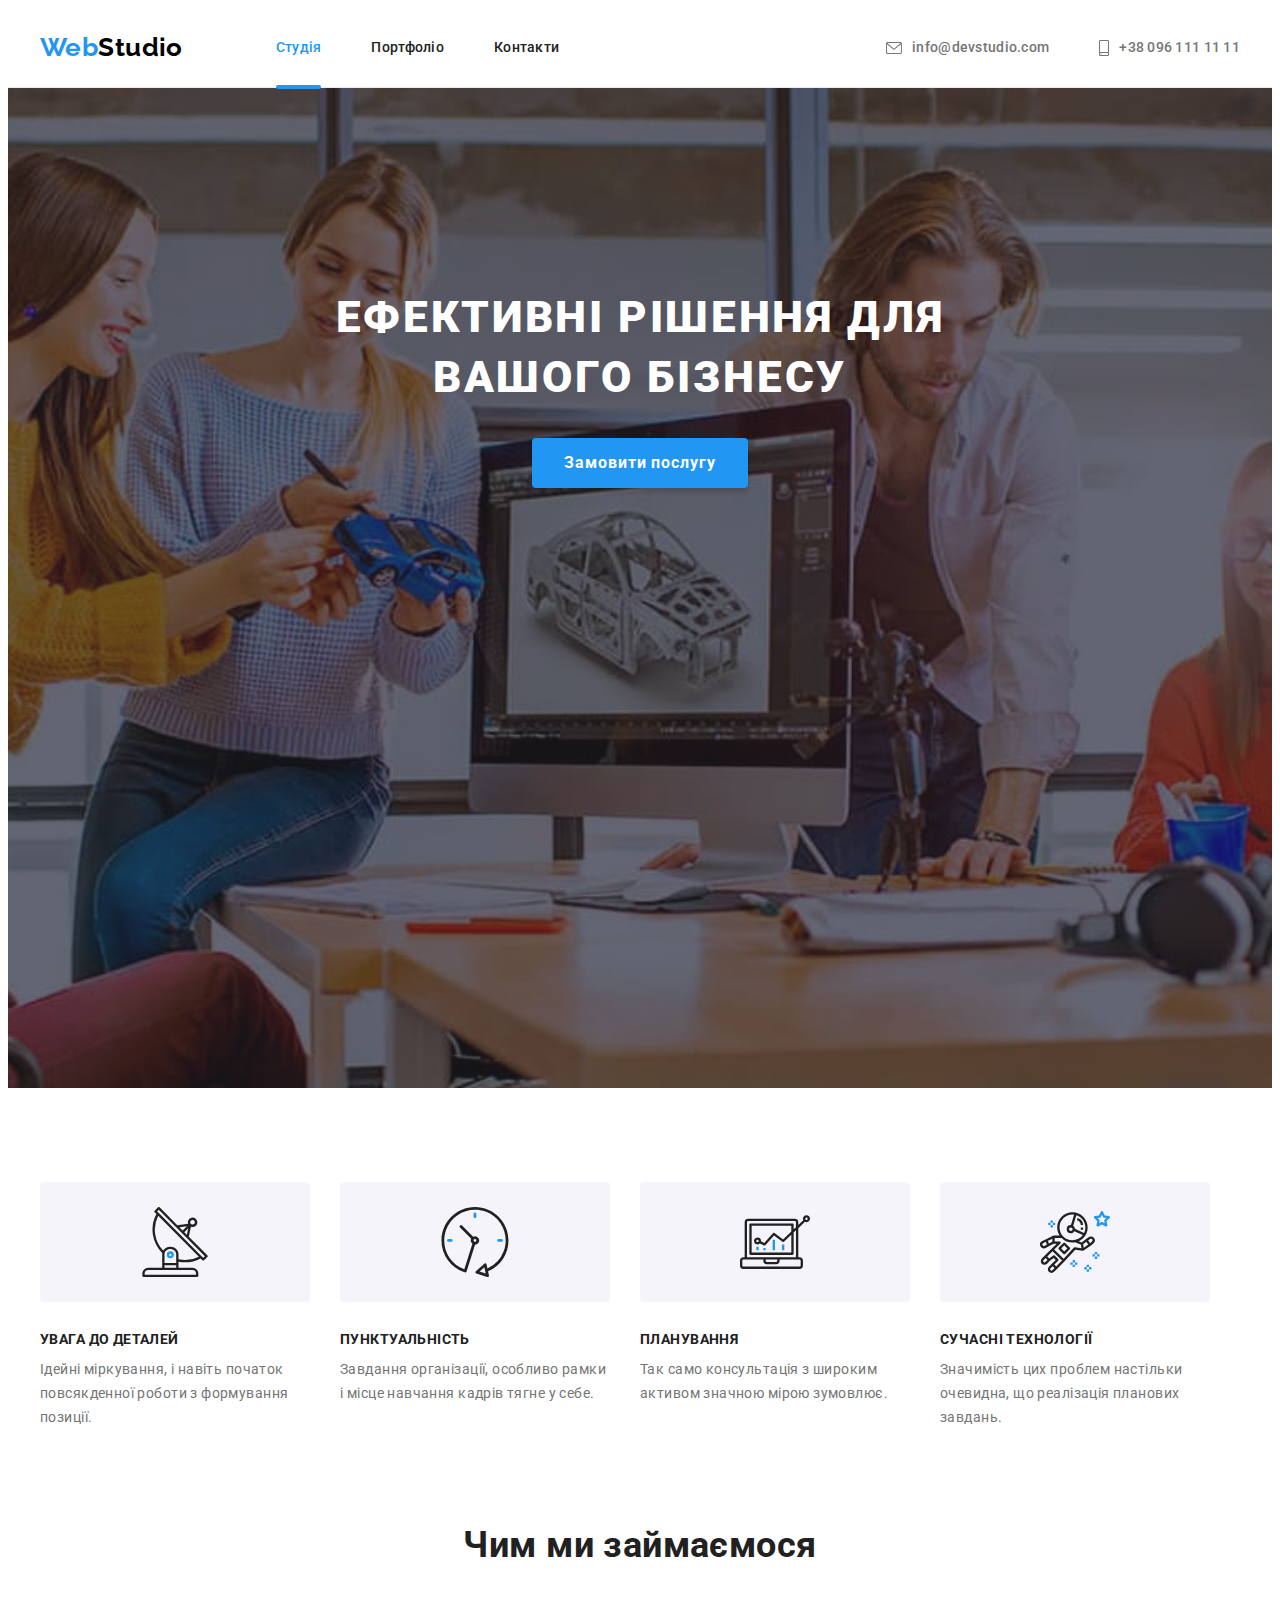
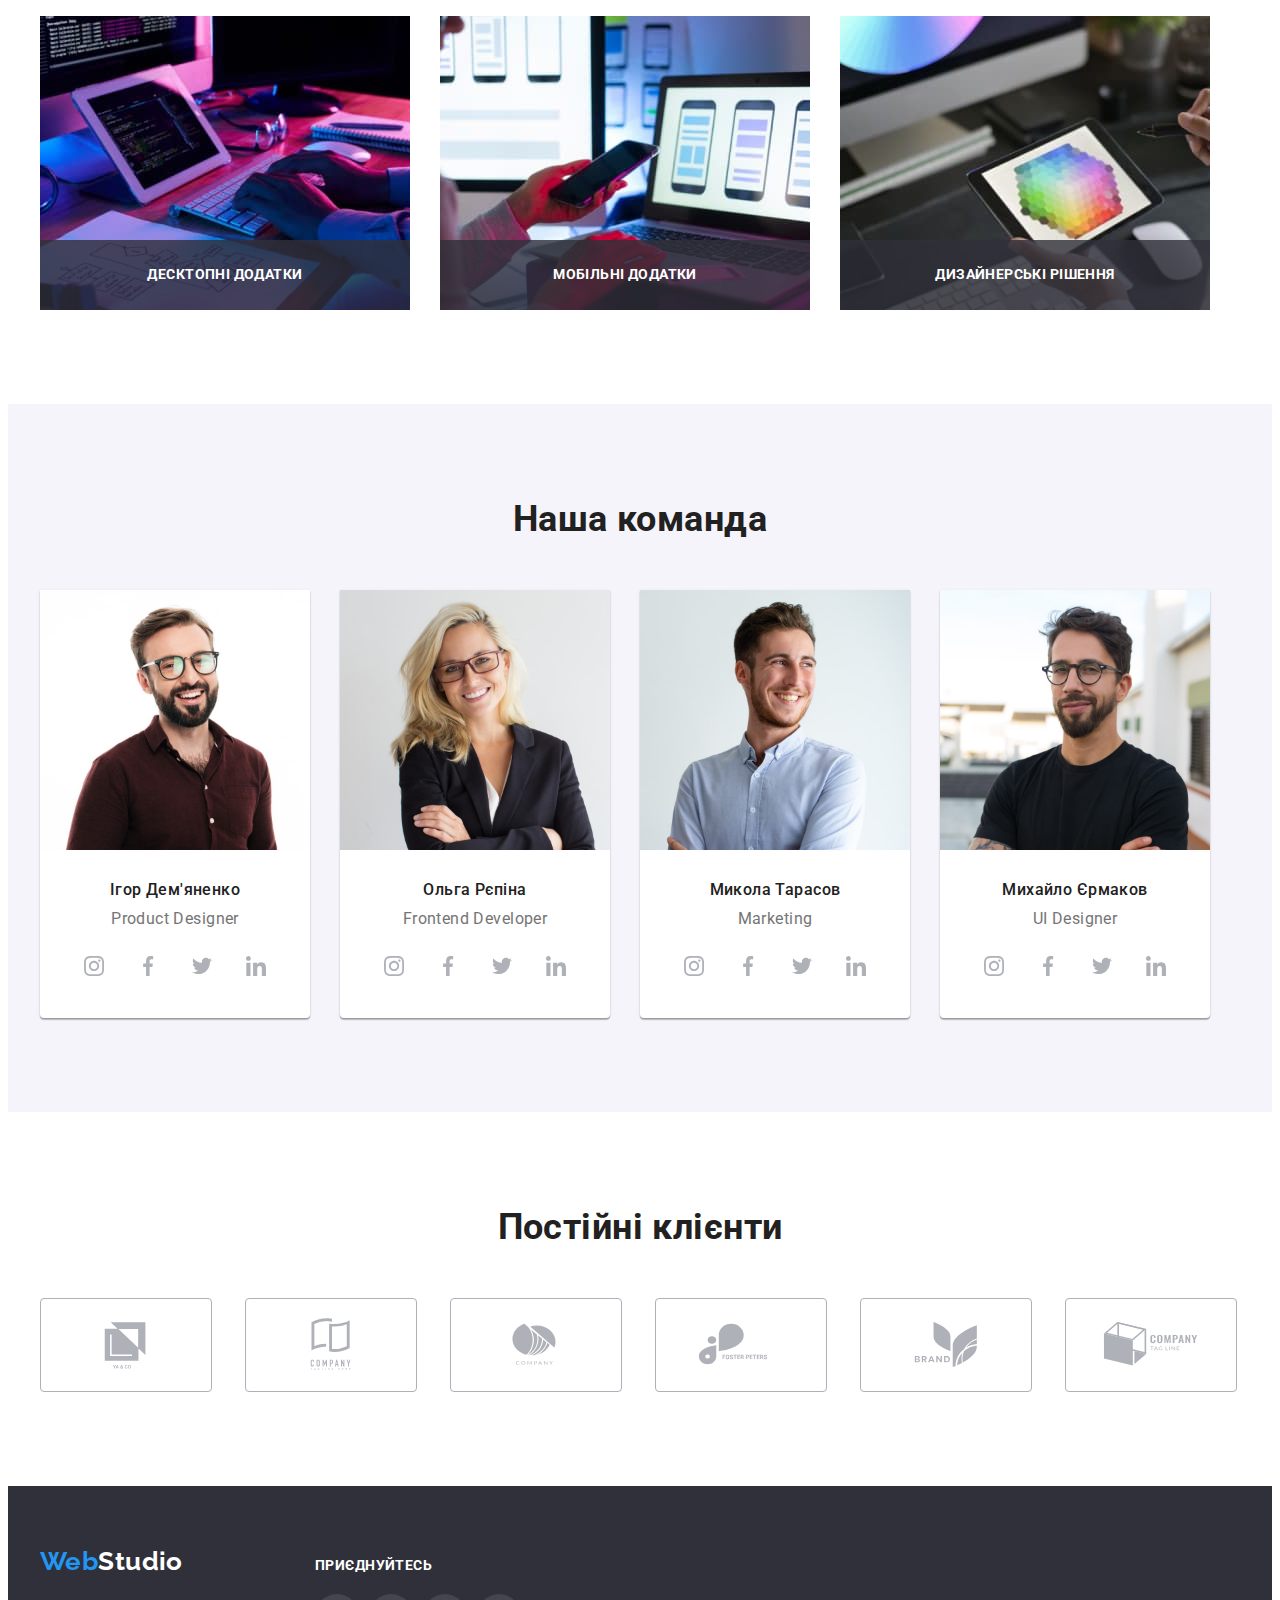
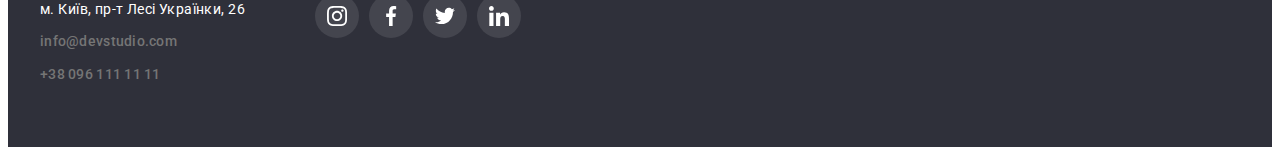
==== index.html @ 53b84860 "Initial commit" ====
<!DOCTYPE html>
<html lang="uk">
  <head>
    <meta charset="UTF-8" />
    <meta http-equiv="X-UA-Compatible" content="IE=edge" />
    <meta name="viewport" content="width=device-width, initial-scale=1.0" />
    <title lang="en">WebStudio</title>
    <link rel="preconnect" href="https://fonts.googleapis.com" />
    <link rel="preconnect" href="https://fonts.gstatic.com" crossorigin />
    <link
      href="https://fonts.googleapis.com/css2?family=Raleway:wght@700&family=Roboto:wght@400;500;700;900&display=swap"
      rel="stylesheet"
    />
    <link
      rel="stylesheet"
      href="https://cdnjs.cloudflare.com/ajax/libs/modern-normalize/1.1.0/modern-normalize.min.css"
      integrity="sha512-wpPYUAdjBVSE4KJnH1VR1HeZfpl1ub8YT/NKx4PuQ5NmX2tKuGu6U/JRp5y+Y8XG2tV+wKQpNHVUX03MfMFn9Q=="
      crossorigin="anonymous"
      referrerpolicy="no-referrer"
    />
    <link rel="stylesheet" href="./css/styles.css" />
  </head>
  <body>
    <header class="page-header">
      <div class="container">
        <nav class="menu-nav">
          <a class="page-header-logo logo" href="./index.html" lang="en">
            Web<span class="logo-header">Studio</span></a
          >
          <ul class="site-nav list">
            <li class="site-nav-item"><a href="./index.html" class="link current">Студія</a></li>
            <li class="site-nav-item"><a href="./portfolio.html" class="link">Портфоліо</a></li>
            <li class="site-nav-item"><a href="#" class="link">Контакти</a></li>
          </ul>
        </nav>
        <ul class="section-contacts list">
          <li class="header-contact-link">
            <a class="links-contacts" href="mailto:info@devstudio.com">
              <svg class="header-contact-icon" width="16" height="12">
                <use href="./images/symbol-defs.svg#icon-envelope"></use>
              </svg>
              info@devstudio.com</a
            >
          </li>
          <li class="header-contact-link">
            <a class="links-contacts" href="tel:+380961111111">
              <svg class="header-contact-icon" width="10" height="16">
                <use href="./images/symbol-defs.svg#icon-smartphone"></use>
              </svg>
              +38 096 111 11 11</a
            >
          </li>
        </ul>
      </div>
    </header>
    <main>
      <!--Секция героя-->
      <section class="hero">
        <div class="container">
          <h1 class="hero-title">Ефективні рішення для вашого бізнесу</h1>
          <button data-modal-open class="button" type="button">Замовити послугу</button>
        </div>
      </section>
      <section class="enefits-section section">
        <!-- Скрытый заголовок -->
        <div class="container">
          <h2 class="visually-hidden section-title">Особливості</h2>
          <ul class="our-advantages list">
            <li class="advantages-item icon-antenna">
              <h3 class="advantages-list">Увага до деталей</h3>
              <p class="description-advantages">
                Ідейні міркування, і навіть початок повсякденної роботи з формування позиції.
              </p>
            </li>
            <li class="advantages-item icon-clock">
              <h3 class="advantages-list">Пунктуальність</h3>
              <p class="description-advantages">
                Завдання організації, особливо рамки і місце навчання кадрів тягне у себе.
              </p>
            </li>
            <li class="advantages-item icon-diagram">
              <h3 class="advantages-list">Планування</h3>
              <p class="description-advantages">
                Так само консультація з широким активом значною мірою зумовлює.
              </p>
            </li>
            <li class="advantages-item icon-astronaut">
              <h3 class="advantages-list">Сучасні технології</h3>
              <p class="description-advantages">
                Значимість цих проблем настільки очевидна, що реалізація планових завдань.
              </p>
            </li>
          </ul>
        </div>
      </section>
      <section class="about section">
        <div class="container">
          <h2 class="about-title section-title">Чим ми займаємося</h2>
          <ul class="about-list list">
            <li class="about-item">
              <img
                class=""
                src="./images/box_1.jpg"
                alt="Написання коду"
                width="370"
                height="294"
              />
              <p class="lineofwork-over-text">Десктопні додатки</p>
            </li>
            <li class="about-item">
              <img
                src="./images/box_2.jpg"
                alt="Розробка для мобільних телефонів"
                width="370"
                height="294"
              />
              <p class="lineofwork-over-text">Мобільні додатки</p>
            </li>
            <li class="about-item">
              <img src="./images/box_3.jpg" alt="Підбір кольору" width="370" height="294" />
              <p class="lineofwork-over-text">Дизайнерські рішення</p>
            </li>
          </ul>
        </div>
      </section>
      <section class="our-team-section section">
        <div class="container">
          <h2 class="section-title">Наша команда</h2>
          <ul class="our-team-list list">
            <li class="our-team-item">
              <img src="./images/img_Игорь.jpg" alt="Ігор Дем'яненко" width="270" height="260" />
              <div class="our-team-content">
                <h3 class="team-list">Ігор Дем'яненко</h3>
                <p class="profession-name" lang="en">Product Designer</p>
                <ul class="team-soc-list">
                  <li class="team-soc-item list">
                    <a class="team-soc-link" href="">
                      <svg class="team-soc-icon" width="20" height="20">
                        <use href="./images/symbol-defs.svg#icon-instagram"></use>
                      </svg>
                    </a>
                  </li>
                  <li class="team-soc-item list">
                    <a class="team-soc-link" href="">
                      <svg class="team-soc-icon" width="20" height="20">
                        <use href="./images/symbol-defs.svg#icon-facebook"></use>
                      </svg>
                    </a>
                  </li>
                  <li class="team-soc-item list">
                    <a class="team-soc-link" href="">
                      <svg class="team-soc-icon" width="20" height="20">
                        <use href="./images/symbol-defs.svg#icon-twitter"></use>
                      </svg>
                    </a>
                  </li>
                  <li class="team-soc-item list">
                    <a class="team-soc-link" href="">
                      <svg class="team-soc-icon" width="20" height="20">
                        <use href="./images/symbol-defs.svg#icon-linkedin"></use>
                      </svg>
                    </a>
                  </li>
                </ul>
              </div>
            </li>
            <li class="our-team-item">
              <img
                src="./images/img_Ольга_Рєпіна.jpg"
                alt="Ольга Рєпіна"
                width="270"
                height="260"
              />
              <div class="our-team-content">
                <h3 class="team-list">Ольга Рєпіна</h3>
                <p class="profession-name" lang="en">Frontend Developer</p>
                <ul class="team-soc-list">
                  <li class="team-soc-item list">
                    <a class="team-soc-link" href="">
                      <svg class="team-soc-icon" width="20" height="20">
                        <use href="./images/symbol-defs.svg#icon-instagram"></use>
                      </svg>
                    </a>
                  </li>
                  <li class="team-soc-item list">
                    <a class="team-soc-link" href="">
                      <svg class="team-soc-icon" width="20" height="20">
                        <use href="./images/symbol-defs.svg#icon-facebook"></use>
                      </svg>
                    </a>
                  </li>
                  <li class="team-soc-item list">
                    <a class="team-soc-link" href="">
                      <svg class="team-soc-icon" width="20" height="20">
                        <use href="./images/symbol-defs.svg#icon-twitter"></use>
                      </svg>
                    </a>
                  </li>
                  <li class="team-soc-item list">
                    <a class="team-soc-link" href="">
                      <svg class="team-soc-icon" width="20" height="20">
                        <use href="./images/symbol-defs.svg#icon-linkedin"></use>
                      </svg>
                    </a>
                  </li>
                </ul>
              </div>
            </li>
            <li class="our-team-item">
              <img
                src="./images/img_Микола_Тарасов.jpg"
                alt="Микола Тарасов"
                width="270"
                height="260"
              />
              <div class="our-team-content">
                <h3 class="team-list">Микола Тарасов</h3>
                <p class="profession-name" lang="en">Marketing</p>
                <ul class="team-soc-list">
                  <li class="team-soc-item list">
                    <a class="team-soc-link" href="">
                      <svg class="team-soc-icon" width="20" height="20">
                        <use href="./images/symbol-defs.svg#icon-instagram"></use>
                      </svg>
                    </a>
                  </li>
                  <li class="team-soc-item list">
                    <a class="team-soc-link" href="">
                      <svg class="team-soc-icon" width="20" height="20">
                        <use href="./images/symbol-defs.svg#icon-facebook"></use>
                      </svg>
                    </a>
                  </li>
                  <li class="team-soc-item list">
                    <a class="team-soc-link" href="">
                      <svg class="team-soc-icon" width="20" height="20">
                        <use href="./images/symbol-defs.svg#icon-twitter"></use>
                      </svg>
                    </a>
                  </li>
                  <li class="team-soc-item list">
                    <a class="team-soc-link" href="">
                      <svg class="team-soc-icon" width="20" height="20">
                        <use href="./images/symbol-defs.svg#icon-linkedin"></use>
                      </svg>
                    </a>
                  </li>
                </ul>
              </div>
            </li>
            <li class="our-team-item">
              <img
                src="./images/img_Михайло_Єрмаков.jpg"
                alt="Михайло Єрмаков"
                width="270"
                height="260"
              />
              <div class="our-team-content">
                <h3 class="team-list">Михайло Єрмаков</h3>
                <p class="profession-name" lang="en">UI Designer</p>
                <ul class="team-soc-list">
                  <li class="team-soc-item list">
                    <a class="team-soc-link" href="">
                      <svg class="team-soc-icon" width="20" height="20">
                        <use href="./images/symbol-defs.svg#icon-instagram"></use>
                      </svg>
                    </a>
                  </li>
                  <li class="team-soc-item list">
                    <a class="team-soc-link" href="">
                      <svg class="team-soc-icon" width="20" height="20">
                        <use href="./images/symbol-defs.svg#icon-facebook"></use>
                      </svg>
                    </a>
                  </li>
                  <li class="team-soc-item list">
                    <a class="team-soc-link" href="">
                      <svg class="team-soc-icon" width="20" height="20">
                        <use href="./images/symbol-defs.svg#icon-twitter"></use>
                      </svg>
                    </a>
                  </li>
                  <li class="team-soc-item list">
                    <a class="team-soc-link" href="">
                      <svg class="team-soc-icon" width="20" height="20">
                        <use href="./images/symbol-defs.svg#icon-linkedin"></use>
                      </svg>
                    </a>
                  </li>
                </ul>
              </div>
            </li>
          </ul>
        </div>
      </section>
      <section class="regular-customers section">
        <div class="container">
          <h2 class="section-title">Постійні клієнти</h2>
          <ul class="regular-customers-list list">
            <li class="regular-customers-item">
              <a class="clients-link link" href="">
                <svg class="clients-icon" width="106" height="60">
                  <use href="./images/symbol-defs.svg#icon-client_1"></use>
                </svg>
              </a>
            </li>
            <li class="regular-customers-item">
              <a class="clients-link link" href="">
                <svg class="clients-icon" width="106" height="60">
                  <use href="./images/symbol-defs.svg#icon-client_2"></use>
                </svg>
              </a>
            </li>
            <li class="regular-customers-item">
              <a class="clients-link link" href="">
                <svg class="clients-icon" width="106" height="60">
                  <use href="./images/symbol-defs.svg#icon-client_3"></use>
                </svg>
              </a>
            </li>
            <li class="regular-customers-item">
              <a class="clients-link link" href="">
                <svg class="clients-icon" width="106" height="60">
                  <use href="./images/symbol-defs.svg#icon-client_4"></use>
                </svg>
              </a>
            </li>
            <li class="regular-customers-item">
              <a class="clients-link link" href="">
                <svg class="clients-icon" width="106" height="60">
                  <use href="./images/symbol-defs.svg#icon-client_5"></use>
                </svg>
              </a>
            </li>
            <li class="regular-customers-item">
              <a class="clients-link link" href="">
                <svg class="clients-icon" width="106" height="60">
                  <use href="./images/symbol-defs.svg#icon-client_6"></use>
                </svg>
              </a>
            </li>
          </ul>
        </div>
      </section>
    </main>
    <footer class="page-footer">
      <div class="container">
        <div class="footer-contacts-wrap">
          <a href="./index.html" lang="en" class="page-footer-logo logo">
            Web<span class="logo-footer">Studio</span></a
          >
          <address class="address">
            <ul class="list">
              <li class="adress-item">
                <a
                  class="map-link"
                  href="https://goo.gl/maps/BVRUFuVAuVkGGyoq6"
                  target="_blank"
                  rel="noopener nofollow noreferrer"
                  >м. Київ, пр-т Лесі Українки, 26</a
                >
              </li>
              <li class="adress-item">
                <a class="links-contacts address-footer" href="mailto:info@devstudio.com"
                  >info@devstudio.com</a
                >
              </li>
              <li class="adress-item">
                <a class="links-contacts address-footer" href="tel:+380961111111"
                  >+38 096 111 11 11</a
                >
              </li>
            </ul>
          </address>
        </div>
        <div class="footer-social">
          <p class="footer-social-title">приєднуйтесь</p>
          <ul class="footer-soc-list">
            <li class="footer-soc-item list">
              <a class="footer-soc-link" href="">
                <svg class="footer-soc-icon" width="20" height="20">
                  <use href="./images/symbol-defs.svg#icon-instagram"></use>
                </svg>
              </a>
            </li>
            <li class="footer-soc-item list">
              <a class="footer-soc-link" href="">
                <svg class="footer-soc-icon" width="20" height="20">
                  <use href="./images/symbol-defs.svg#icon-facebook"></use>
                </svg>
              </a>
            </li>
            <li class="footer-soc-item list">
              <a class="footer-soc-link" href="">
                <svg class="footer-soc-icon" width="20" height="20">
                  <use href="./images/symbol-defs.svg#icon-twitter"></use>
                </svg>
              </a>
            </li>
            <li class="footer-soc-item list">
              <a class="footer-soc-link" href="">
                <svg class="footer-soc-icon" width="20" height="20">
                  <use href="./images/symbol-defs.svg#icon-linkedin"></use>
                </svg>
              </a>
            </li>
          </ul>
        </div>
      </div>
    </footer>
    <div class="backdrop is-hidden" data-modal>
      <div class="modal">
        <button type="button" class="modal-close-btn">
          <svg class="modal-close-icon" data-modal-close width="18" height="18">
            <use href="./images/symbol-defs.svg#icon-close"></use>
          </svg>
        </button>
      </div>
    </div>
    <script src="./modal.js"></script>
  </body>
</html>
---- css/styles.css ----
/* Основной цвет: #212121; #2196F3,  #FFFFFF, #757575, rgba(255, 255, 255, 0.6); */
/* #2F303A */

:root {
  --main-text-color: #212121;
  --logo-text-color: #000000;
  --accent-color: #2196f3;
  --secondory-white-color: #ffffff;
  --owner-text-color: #757575;
  --contener-color: #eeeeee;
  --buttons-port-color: #f5f4fa;
  --footer-text-color: rgba(255, 255, 255, -0.6);
  --background-footer-color: #2f303a;
  --background--section: #e5e5e5;
  --line-color: #ececec;
  --background-color: #f5f5f5;
  --icon-color: #afb1b8;
  --main-font: Roboto, sans-serif;
  --timing-function: cubic-bezier(0.4, 0, 0.2, 1);
}
/* ----------------Скрытый заголовок---------------- */
.visually-hidden {
  position: absolute;
  width: 1px;
  height: 1px;
  margin: -1px;
  border: 0;
  padding: 0;

  white-space: nowrap;
  clip-path: inset(100%);
  clip: rect(0 0 0 0);
  overflow: hidden;
}
body {
  color: var(--main-text-color);
  background: var(--secondory-white-color);
  font-family: var(--main-font);
  font-size: 14px;
  letter-spacing: 0.03em;
}

h1,
h2,
h3,
h4,
h5,
h6,
p {
  margin: 0;
}
ul {
  margin: 0;
  padding-left: 0;
}
img {
  display: block;
  max-width: 100%;
}
.list {
  padding: 0;
  margin: 0;

  list-style: none;
}
.link,
.links-contacts,
.logo,
.map-link {
  text-decoration: none;
}
.container {
  margin-left: auto;
  margin-right: auto;
  max-width: 1200px;
  padding-left: 15px;
  padding-right: 15px;
  /* outline: 2px solid tomato; */
}

.page-header {
  padding: 24px 0;
  border-bottom: 1px solid #ececec;
}
.section {
  padding-top: 94px;
  padding-bottom: 94px;
}
.enefits-section {
  padding-bottom: 0;
}
/* ------------------секция логотипа----------------- */
.logo {
  color: var(--accent-color);
  font-family: 'Raleway', sans-serif;
  font-weight: 700;
  font-size: 26px;
  line-height: 1.2;
}
.page-header-logo {
  display: inline-block;
  margin-right: 93px;
}
.logo-header {
  color: var(--logo-text-color);
}
.logo:hover,
.logo:focus {
  color: var(--accent-color);
}
/* --------------Site nav----------- */
.page-header > .container {
  display: flex;
  align-items: center;
}
.menu-nav {
  display: flex;
  align-items: center;
}
.page-header .list {
  display: flex;
  /* gap: 50px; */
}

.site-nav-item:not(:last-child) {
  margin-right: 50px;
}
/* .site-nav .link {
  padding-bottom: 32px;
  padding-top: 32px;
} */
.link {
  color: var(--main-text-color);
  font-weight: 500;
  line-height: 1.14;
  letter-spacing: 0.02em;

  display: inline-block;
}
.page-header a:hover,
.page-header a:focus {
  color: var(--accent-color);
}

.link.current::after {
  position: absolute;
  content: '';
  width: 100%;
  height: 4px;
  border-radius: 4px;
  left: 0;
  background-color: var(--accent-color);
  bottom: -33px;
}

.link.current {
  position: relative;
}

.site-nav-item a {
  transition: color 250ms var(--timing-function);
}
/* -----------------------Секция контактов------------- */
.section-contacts {
  margin-left: auto;
}
/* .header-contact-link:not(:last-child) {
  margin-right: 50px;
} */
.header-contact-link + .header-contact-link {
  margin-left: 50px;
}
.header-contact-link .links-contacts {
  color: var(--owner-text-color);
  font-weight: 500;
  line-height: 1.14;
  letter-spacing: 0.02em;
  display: flex;
  align-items: center;

  transition: color 250ms var(--timing-function);
}

.header-contact-icon {
  fill: currentColor;
  margin-right: 10px;
}
.links-contacts:hover,
.links-contacts:focus {
  color: var(--accent-color);
}

.link.current,
.links-contacts.current {
  color: var(--accent-color);
}

/*--------------------------Секция героя----------------------*/
.hero {
  padding-top: 200px;
  padding-bottom: 200px;
  text-align: center;
  background-color: #c4c4c4;
  background-image: linear-gradient(rgba(47, 48, 58, 0.4), rgba(47, 48, 58, 0.4)),
    url(../images/hero.jpg);
  background-repeat: no-repeat;
  background-position: center;
  background-size: cover;

  max-width: 1600px;
  height: 600px;
  margin: 0 auto;
}
.hero-title {
  max-width: 696px;
  margin-bottom: 30px;
  margin-left: auto;
  margin-right: auto;

  color: var(--secondory-white-color);
  font-weight: 900;
  font-size: 44px;
  line-height: 1.36;
  letter-spacing: 0.06em;
  text-transform: uppercase;
  text-align: center;
}
.button {
  display: inline-block;
  padding: 10px 32px;
  /* border: 1px solid transparent; */
  border: none;
  border-radius: 4px;
  min-width: 216px;
  text-align: center;

  background-color: var(--accent-color);
  color: var(--secondory-white-color);
  font-family: inherit;
  box-shadow: 0px 4px 4px rgba(0, 0, 0, 0.15);
  font-weight: 700;
  font-size: 16px;
  line-height: 1.88;
  cursor: pointer;
  letter-spacing: 0.06em;
}
.button:hover,
.button:focus {
  background-color: #188ce8;
}
/* --------------------Секция преимуществ---------------- */
.our-advantages {
  display: flex;
  flex-wrap: wrap;
  /* justify-content: space-between; */
  gap: 30px;
  /* align-items: center; */
}
.advantages-item {
  max-width: 270px;
}

.advantages-item::before {
  display: block;
  content: '';
  height: 120px;
  /* background-size: contain; */
  background-position: center;
  background-repeat: no-repeat;
  background-color: var(--buttons-port-color);
  margin-bottom: 30px;
  border-radius: 4px;
}
.icon-antenna::before {
  background-image: url(../images/antenna.svg);
}
.icon-clock::before {
  background-image: url(../images/clock.svg);
}
.icon-diagram::before {
  background-image: url(../images/diagram.svg);
}
.icon-astronaut::before {
  background-image: url(../images/astronaut.svg);
}
.advantages-item:first-child {
  margin-left: 0;
}
.advantages-list {
  margin-bottom: 10px;

  font-weight: 700;
  line-height: 1.14;
  text-transform: uppercase;
  font-size: 14px;
}
.description-advantages {
  color: var(--owner-text-color);
  line-height: 1.71;
}
/* ----------------------Чим ми займаємося---------------- */
.about-list {
  display: flex;
  flex-wrap: wrap;
  gap: 30px;
}
.about-item {
  position: relative;
}
.section-title {
  margin-top: 0;
  margin-bottom: 50px;

  font-weight: 700;
  font-size: 36px;
  line-height: 1.17;
  text-align: center;
}

.lineofwork-over-text {
  position: absolute;
  font-weight: 700;
  line-height: 1.14;
  text-transform: uppercase;
  width: 100%;
  display: flex;
  justify-content: center;
  align-items: center;
  height: 70px;
  background-color: rgba(47, 48, 58, 0.8);
  color: var(--secondory-white-color);
  bottom: 0;
}
/* ----------------Наша команда-------------- */
.our-team-section {
  background-color: var(--buttons-port-color);
}
.our-team-list {
  display: flex;
  width: calc(100%-90) / 4;
  /* flex-wrap: wrap; */
  /* gap: 30px; */
}

.profession-name {
  margin-bottom: 16px;
}

.team-soc-list {
  display: flex;
  justify-content: center;
  gap: 10px;
  padding: 0;
}

.team-soc-link {
  width: 44px;
  height: 44px;
  border-radius: 50%;
  background-color: inherit;
  display: flex;
  align-items: center;
  justify-content: center;
  color: var(--icon-color);
  /* fill: var(--icon-color); */
  transition-property: background-color, color;
  transition-duration: 250ms;
  transition-timing-function: var(--timing-function);
}

.team-soc-icon {
  fill: currentColor;
}

.team-soc-link:hover,
.team-soc-link:focus {
  background-color: var(--accent-color);
  color: var(--secondory-white-color);
}

.our-team-item:not(:last-child) {
  margin-right: 30px;
}
.our-team-content {
  padding: 30px 0;
}
.our-team-item {
  background-color: var(--secondory-white-color);
  /* max-width: 260 px; */
  border-bottom-left-radius: 4px;
  border-bottom-right-radius: 4px;
  box-shadow: 0px 1px 3px rgb(0 0 0 / 12%), 0px 1px 1px rgb(0 0 0 / 14%),
    0px 2px 1px rgb(0 0 0 / 20%);
}
.team-list {
  margin-bottom: 10px;

  font-weight: 500;
  font-size: 16px;
  line-height: 1.19;
  text-align: center;
}
.profession-name {
  color: var(--owner-text-color);
  font-size: 16px;
  line-height: 1.19;
  text-align: center;
}
/* ------------------Постоянные клиенты------------------------ */
.regular-customers-list {
  display: flex;
  gap: 30px;
  /* justify-content: center; */
}

.regular-customers-item {
  width: calc((100% - 150px + 12px) / 6);
  display: flex;
  /* justify-content: center;
  flex-wrap: wrap; */
}

.clients-link {
  /* width: calc(100%); */
  width: 170px;
  height: 92px;
  border: 1px solid var(--icon-color);
  border-radius: 4px;
  fill: var(--icon-color);
  display: flex;
  align-items: center;
  justify-content: center;

  transition-property: border-color, fill;
  transition-duration: 250ms;
  transition-timing-function: var(--timing-function);
}

.clients-icon {
  /* fill: currentColor; */
}

.clients-link:hover,
.clients-link:focus {
  fill: var(--accent-color);
  border-color: var(--accent-color);
}
/* ------------------Страница портфолио-------------------- */
/*------------------- Секция проектов---------------------  */
.btn-portfolio {
  display: inline-block;
  padding: 6px 22px;
  border: none;
  border-radius: 4px;

  background-color: var(--buttons-port-color);
  color: var(--main-text-color);
  font-family: inherit;
  font-weight: 500;
  font-size: 16px;
  line-height: 1.62;
  text-align: center;
  letter-spacing: 0.03em;
  cursor: pointer;

  transition-property: background-color, color, box-shadow;
  transition-duration: 250ms;
  transition-timing-function: var(--timing-function);
}
.btn-portfolio:hover,
.btn-portfolio:focus {
  background-color: var(--accent-color);
  color: var(--secondory-white-color);
  box-shadow: 0px 3px 1px rgba(0, 0, 0, 0.1), 0px 1px 2px rgba(0, 0, 0, 0.08),
    0px 2px 2px rgba(0, 0, 0, 0.12);
}
.filter-buttons {
  display: flex;
  justify-content: center;
  margin-bottom: 50px;
}

.filter-buttons-item:not(:last-child) {
  margin-right: 8px;
}
.projects {
  display: flex;
  flex-wrap: wrap;
  gap: 30px;
  /* justify-content: space-between; */
}
.projects-item {
  width: calc(100%-60px) / 3;
}
.portfolio-over-wrap {
  position: relative;
  overflow: hidden;
}

.portfolio-item-link:hover .portfolio-over-text,
.portfolio-item-link:focus .portfolio-over-text {
  transform: translateY(0);
}

.portfolio-over-text {
  font-size: 18px;
  line-height: 1.56;
  letter-spacing: 0.03em;

  color: var(--secondory-white-color);
  background: rgba(33, 150, 243, 0.9);
  position: absolute;
  font-weight: 400;
  height: calc(100% + 1px);
  width: inherit;
  top: 0;
  left: 0;
  padding: 63px 24px;
  display: flex;
  justify-content: center;

  overflow: auto;
  transform: translateY(100%);
  transition: transform 250ms var(--timing-function);
}
.portfolio-item-link {
  display: block;
  transition-property: transform, box-shadow;
  transition-duration: 250ms;
  transition-timing-function: var(--timing-function);
}
.portfolio-item-link:hover,
.portfolio-item-link:focus {
  box-shadow: 0px 1px 1px rgba(0, 0, 0, 0.12), 0px 4px 4px rgba(0, 0, 0, 0.06),
    1px 4px 6px rgba(0, 0, 0, 0.16);
}

.portfolio-item-text {
  font-size: 18px;
  line-height: 1.56;

  letter-spacing: 0.03em;
  padding: 20px 24px;
  border: 1px;
  border-style: solid;
  border-top-width: 0;
  border-top-style: hidden;
  border-color: var(--contener-color);
}
.job-title {
  margin-bottom: 4px;
  font-weight: 700;
  font-size: 18px;
  line-height: 2;
  letter-spacing: 0.06em;
}
.filter-list {
  color: var(--owner-text-color);
  font-size: 16px;
  line-height: 1.88;
}

/* -----------------------page-footer-------------------- */
.page-footer .container {
  display: flex;
  align-items: baseline;
}
.footer-social {
  /* display: block;
  width: 206px; */
  margin-left: 70px;
}
.footer-social-title {
  font-weight: 700;
  font-size: 14px;
  line-height: 1.14;
  letter-spacing: 0.03em;
  text-transform: uppercase;

  color: var(--secondory-white-color);
  margin-bottom: 20px;
}
.footer-soc-list {
  display: flex;
  gap: 10px;
  justify-content: center;
}
.footer-soc-link {
  width: 44px;
  height: 44px;
  border-radius: 50%;
  background-color: rgba(255, 255, 255, 0.1);
  display: flex;
  align-items: center;
  justify-content: center;
  fill: var(--secondory-white-color);

  transition: background-color 250ms var(--timing-function);
}
.footer-soc-link {
  color: currentColor;
}

.footer-soc-link:hover,
.footer-soc-link:focus {
  background-color: var(--accent-color);
}

.page-footer {
  padding: 60px 0;
  background-color: var(--background-footer-color);
}
.adress-item:nth-child(-n + 2) {
  margin-bottom: 9px;
}
.map-link {
  color: var(--secondory-white-color);
  font-style: normal;
  line-height: 1.71;

  transition: color 250ms var(--timing-function);
}
.map-link:hover,
.map-link:focus {
  color: var(--accent-color);
}
.links-contacts {
  color: var(--owner-text-color);
  font-weight: 500;
  line-height: 1.14;
  letter-spacing: 0.02em;
}
.logo-footer {
  color: var(--secondory-white-color);
}
.address {
  margin-top: 20px;
}
.address-footer {
  color: var(footer-text-color);
  line-height: 1.7;
  font-style: normal;

  transition: color 250ms var(--timing-function);
}
/* ----------------------Модальное окно---------------------- */
.backdrop {
  position: fixed;
  top: 0;
  left: 0;
  width: 100%;
  height: 100%;
  background-color: rgba(0, 0, 0, 0.02);

  opacity: 1;
  transition: opacity 250ms var(--timing-function);
}
.backdrop.is-hidden .modal {
  transform: translate(-50%, -50%) rotateX(90deg);
}
.modal {
  position: absolute;
  top: 50%;
  left: 50%;

  transform: translate(-50%, -50%) rotateX(0deg);
  transition: transform 250ms var(--timing-function);

  min-width: 528px;
  min-height: 582px;
  background-color: var(--secondory-white-color);
  box-shadow: 0px 1px 3px rgba(0, 0, 0, 0.12), 0px 1px 1px rgba(0, 0, 0, 0.14),
    0px 2px 1px rgba(0, 0, 0, 0.2);
  border-radius: 4px;
}

.modal-close-icon {
  right: 0;
}
.modal-close-btn {
  position: absolute;
  top: 8px;
  right: 8px;
  width: 30px;
  height: 30px;
  background-color: var(--secondory-white-color);
  border: solid 1px;
  border-color: rgba(0, 0, 0, 0.1);
  border-radius: 50%;
  cursor: pointer;
  display: flex;
  justify-content: center;
  align-items: center;
  transition: fill 250ms cubic-bezier(0.4, 0, 0.2, 1);
}
.modal-close-btn:hover,
.modal-close-btn:focus {
  fill: var(--accent-color);
}
.backdrop.is-hidden {
  /* visibility: hidden; */
  opacity: 0;
  pointer-events: none;
}
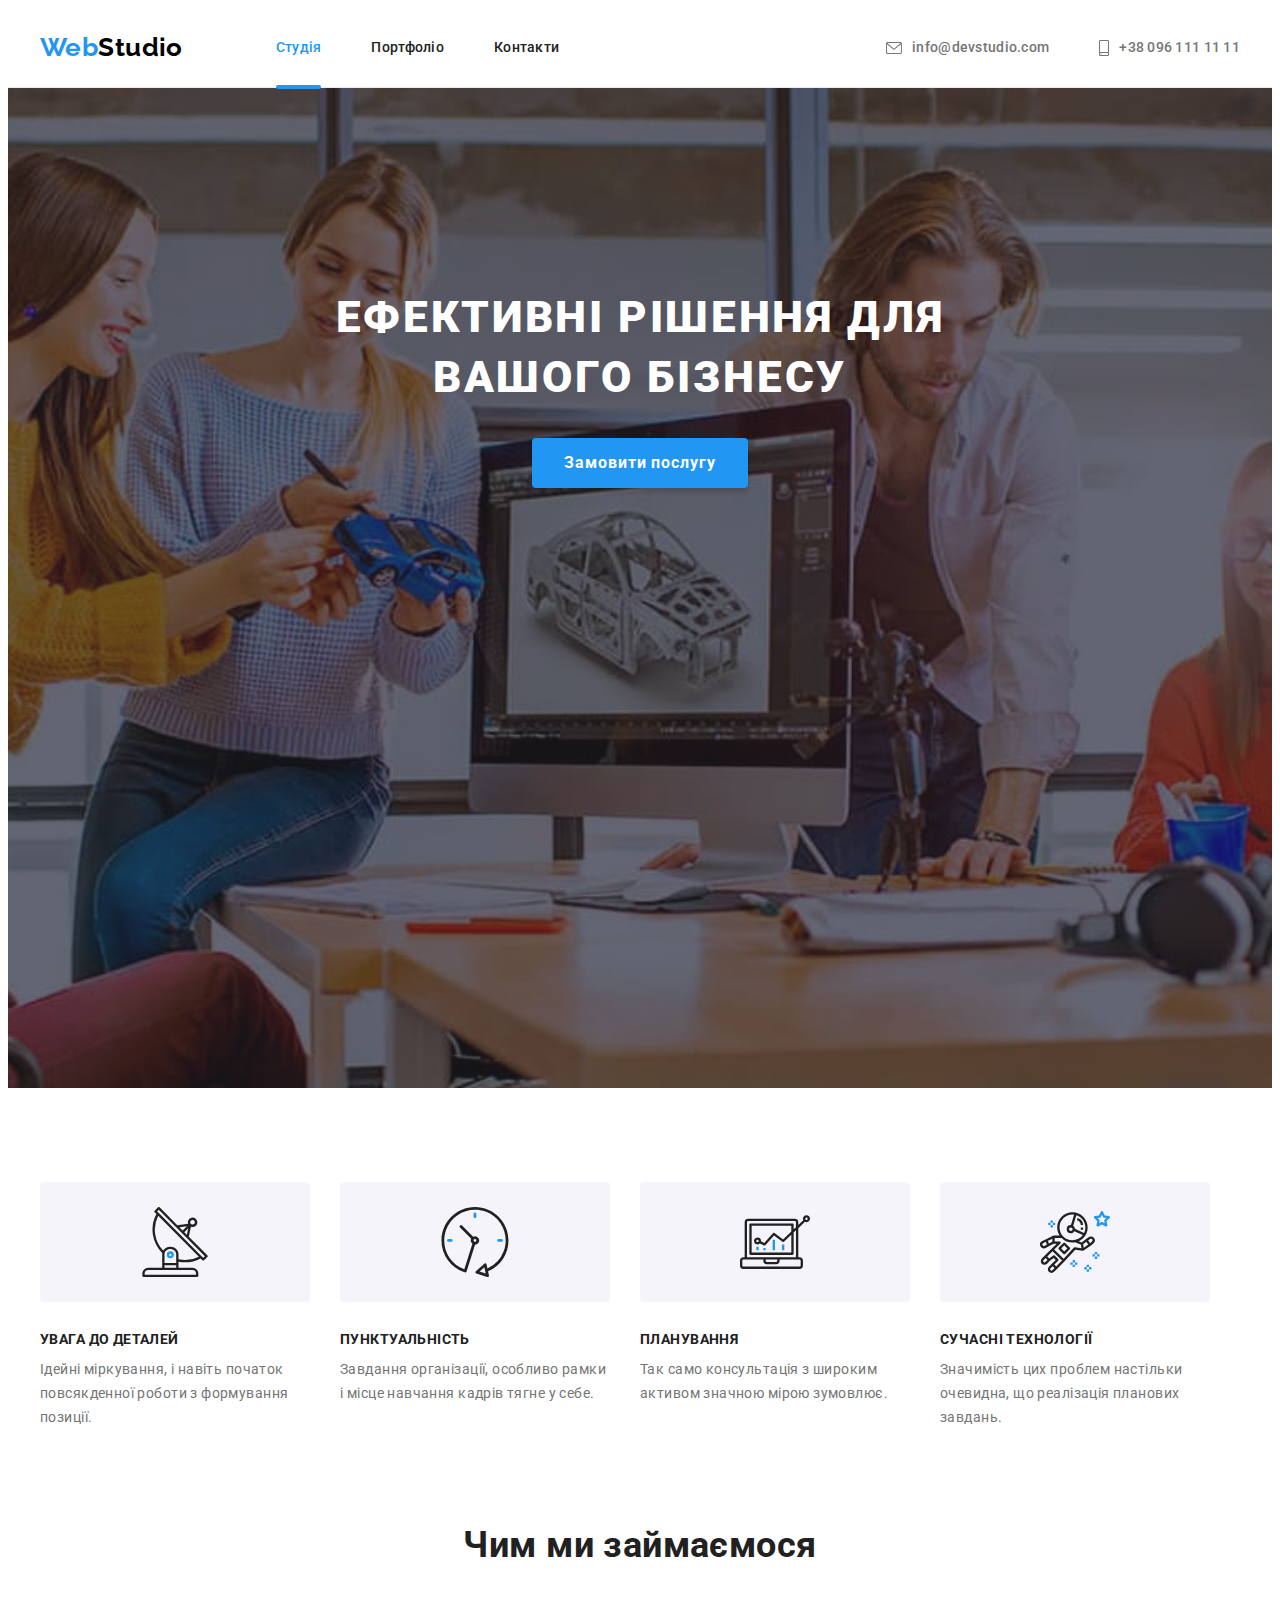
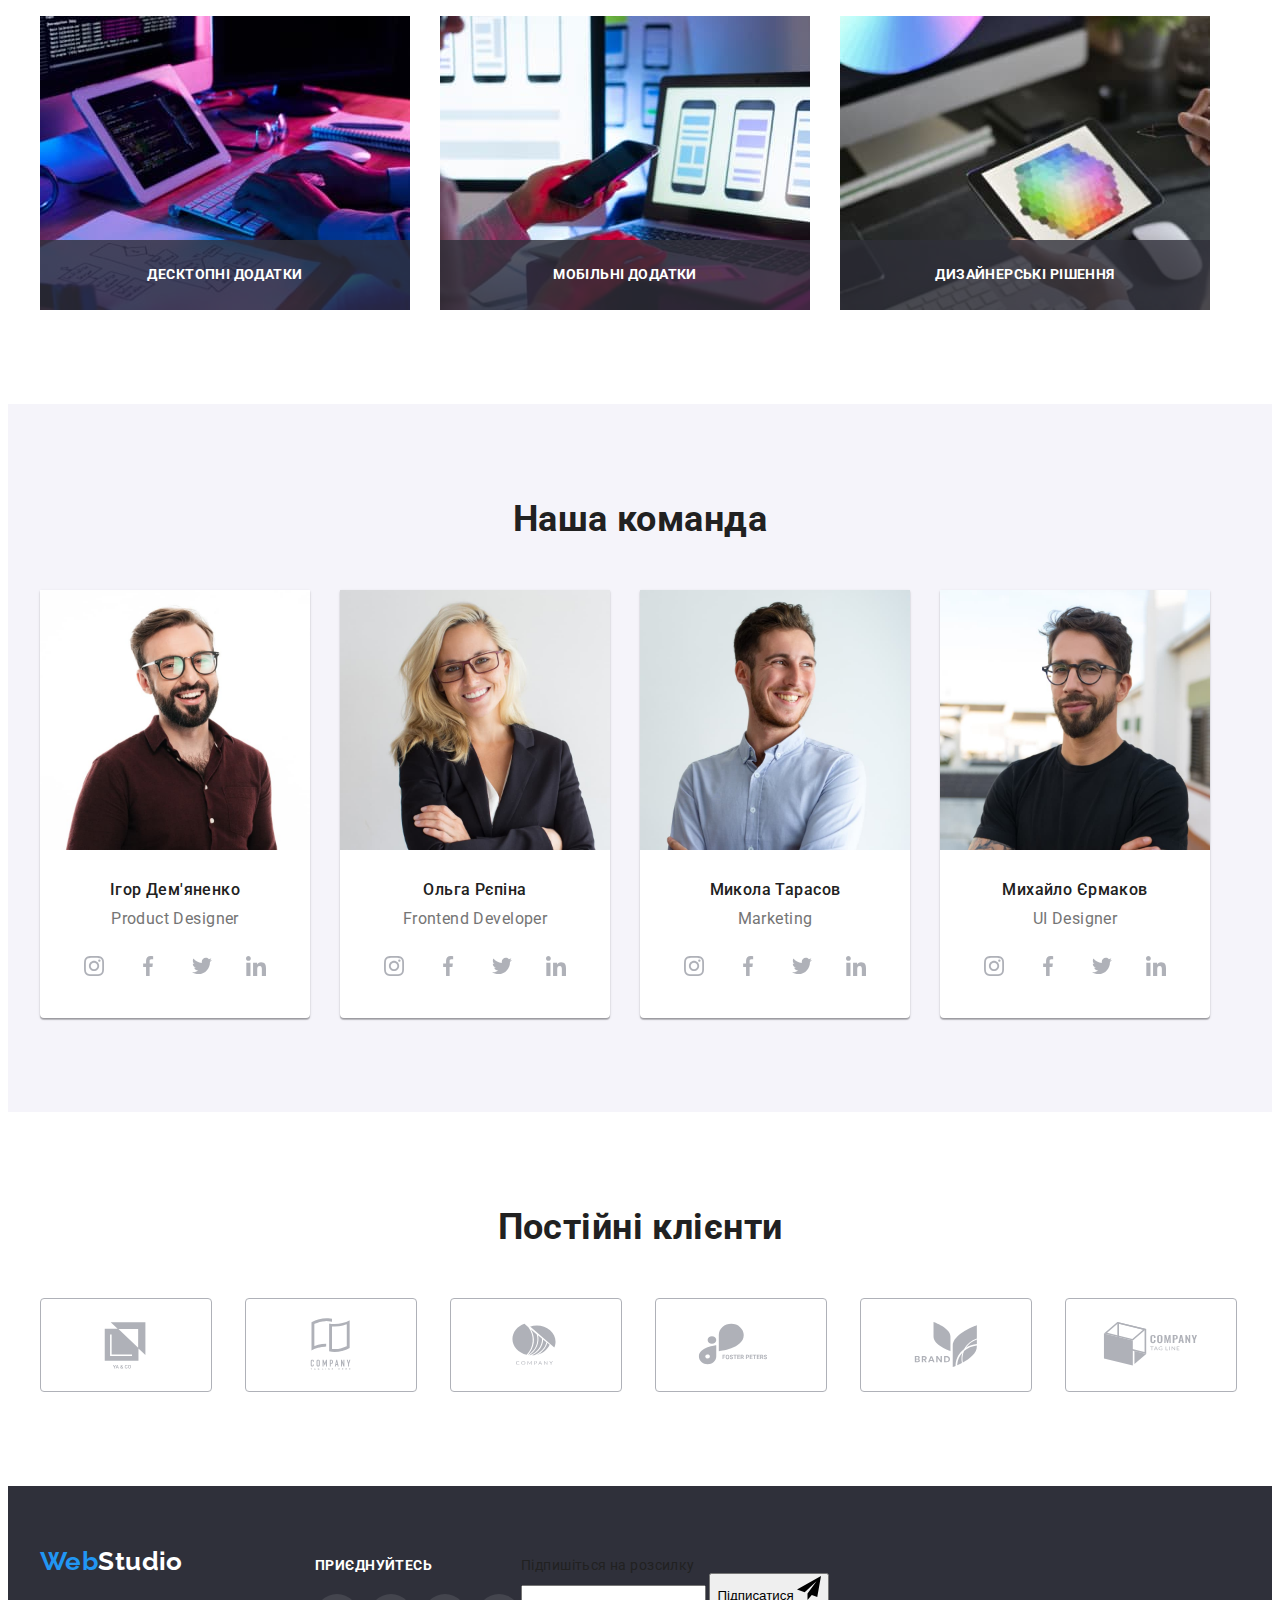
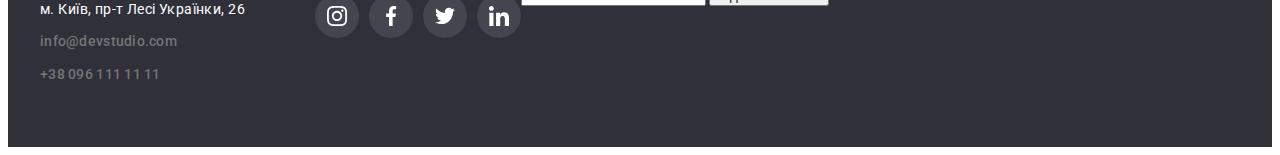
==== commit 48f9dd07: "разметка модалки" ====
--- a/index.html
+++ b/index.html
@@ -406,6 +406,20 @@
             </li>
           </ul>
         </div>
+        <form class="footer-signup">
+          <label for="footer-signup-title">Підпишіться на розсилку</label>
+          <div class="signup-wrap">
+            <label>
+              <input type="email" name="email" />
+            </label>
+            <button type="submit" class="signup-btn">
+              <span>Підписатися</span>
+              <svg class="modal-close-icon" data-modal-close width="24" height="24">
+                <use href="./images/symbol-defs.svg#icon-send"></use>
+              </svg>
+            </button>
+          </div>
+        </form>
       </div>
     </footer>
     <div class="backdrop is-hidden" data-modal>
@@ -415,6 +429,75 @@
             <use href="./images/symbol-defs.svg#icon-close"></use>
           </svg>
         </button>
+        <p class="modal-title section-title">Залиште свої дані, ми вам передзвонимо</p>
+        <form class="modal-form">
+          <div class="modal-field">
+            <label for="user-name" class="modal-label">Ім'я</label>
+            <div class="input-wrap">
+              <input
+                type="text"
+                name="user-name"
+                id="user-name"
+                class="modal-input"
+                placeholder=" "
+                required=""
+              />
+            </div>
+          </div>
+          <div class="modal-field">
+            <label for="user-tel" class="modal-label">Телефон</label>
+            <div class="input-wrap">
+              <input
+                type="tel"
+                name="user-tel"
+                id="user-tel"
+                class="modal-input"
+                placeholder=" "
+                required=""
+              />
+            </div>
+          </div>
+          <div class="modal-field">
+            <label for="user-email" class="modal-label">Пошта</label>
+            <div class="input-wrap">
+              <input
+                type="email"
+                name="user-email"
+                id="user-email"
+                class="modal-input"
+                placeholder=" "
+                required=""
+              />
+            </div>
+          </div>
+          <label class="modal-label">
+            <span>Коментар</span>
+            <textarea
+              name="user-comment"
+              class="modal-input modal-comment"
+              placeholder=" "
+            ></textarea>
+          </label>
+          <div class="modal-field">
+            <input
+              type="checkbox"
+              name="agreement"
+              id="agreement"
+              class="modal-checkbox visually-hidden"
+              value="true"
+            />
+            <label for="agreement" class="modal-checkbox-label">
+              <span>
+                <svg class="check-icon" width="13" height="10">
+                  <use href="./images/symbol-defs.svg#icon-check"></use>
+                </svg>
+              </span>
+              Соглашаюсь с рассылкой и принимаю
+              <a href="" class="agreement-link link">Условия договора</a>
+            </label>
+          </div>
+          <button type="submit" class="send-btn button">Відправити</button>
+        </form>
       </div>
     </div>
     <script src="./modal.js"></script>
--- a/css/styles.css
+++ b/css/styles.css
@@ -672,6 +672,7 @@
   box-shadow: 0px 1px 3px rgba(0, 0, 0, 0.12), 0px 1px 1px rgba(0, 0, 0, 0.14),
     0px 2px 1px rgba(0, 0, 0, 0.2);
   border-radius: 4px;
+  padding: 40px;
 }
 
 .modal-close-icon {
@@ -702,3 +703,26 @@
   opacity: 0;
   pointer-events: none;
 }
+.modal-title {
+  font-size: 20px;
+  line-height: 1.15;
+  margin-bottom: 12px;
+}
+.modal-form {
+}
+.modal-field {
+}
+.modal-label {
+  margin-bottom: 4px;
+}
+.input-wrap {
+  margin-bottom: 10px;
+}
+.modal-comment {
+}
+.modal-checkbox-label {
+}
+.agreement-link {
+}
+.send-btn {
+}
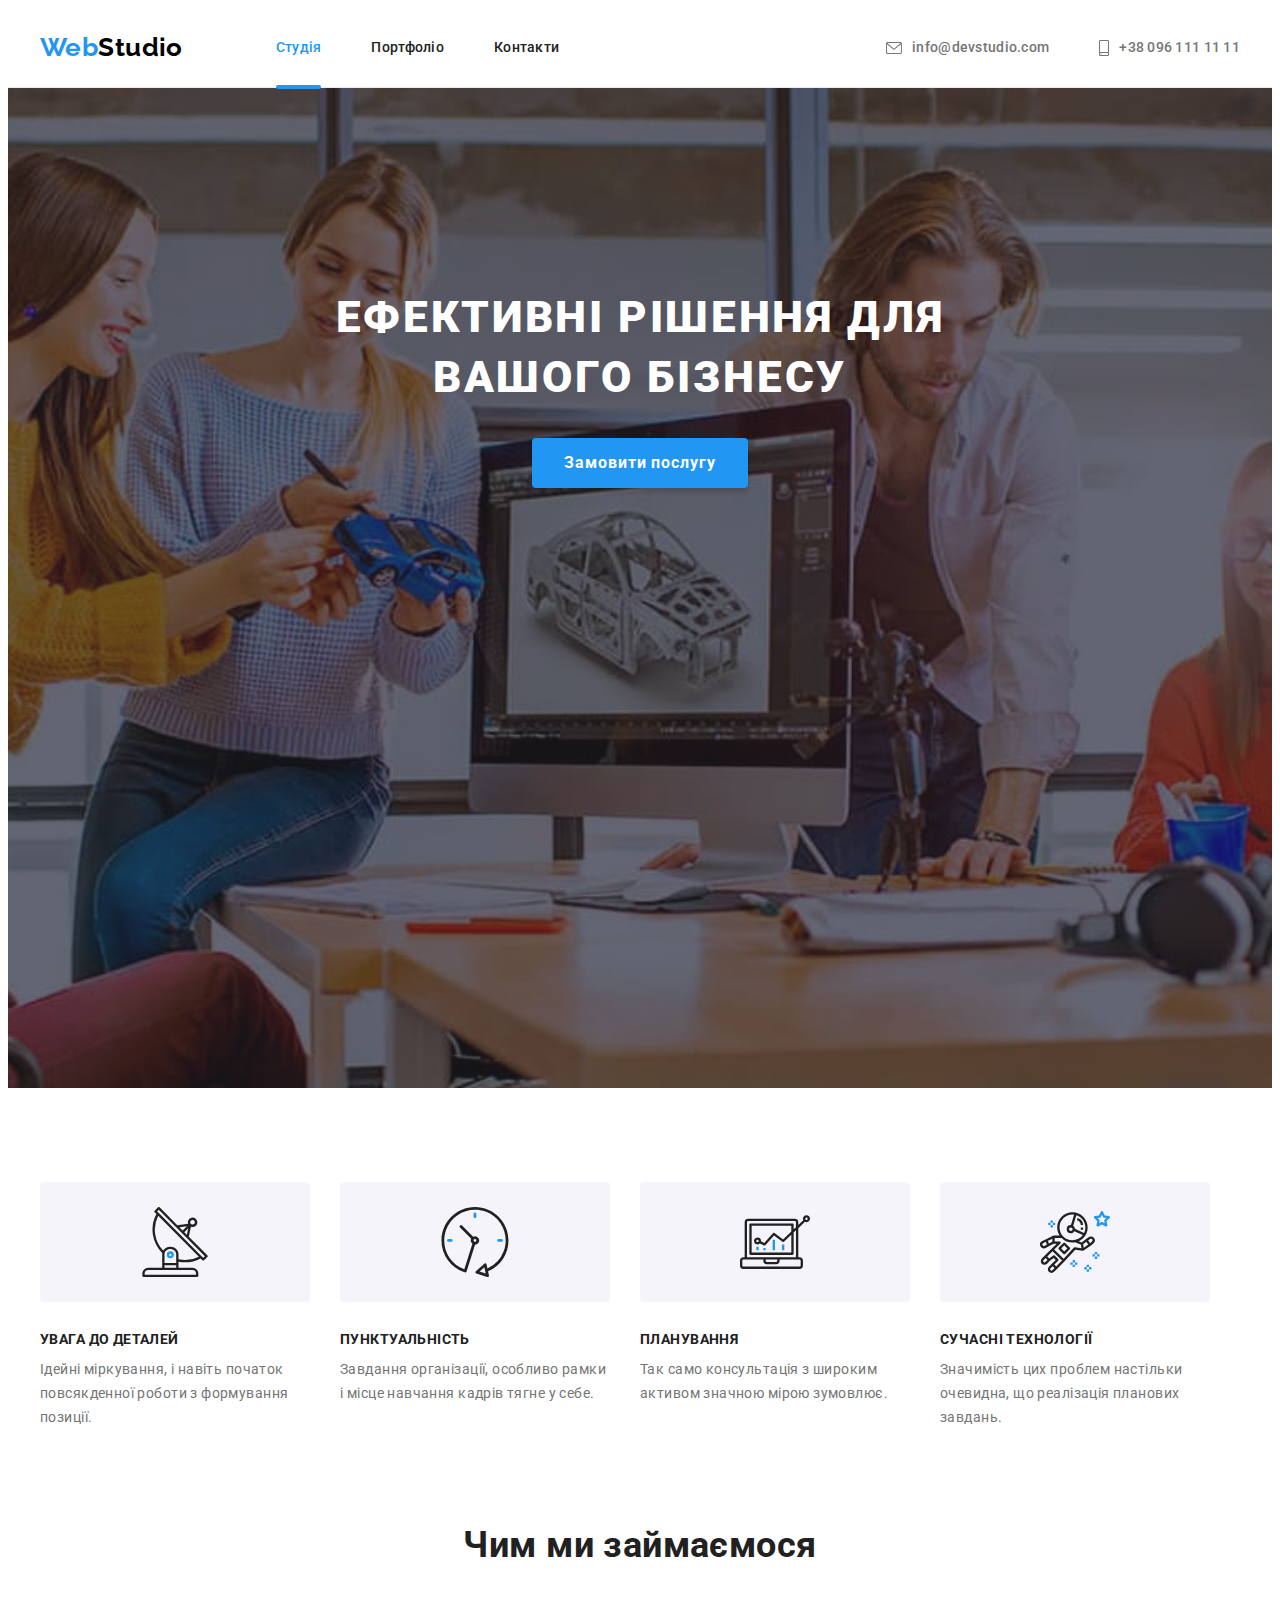
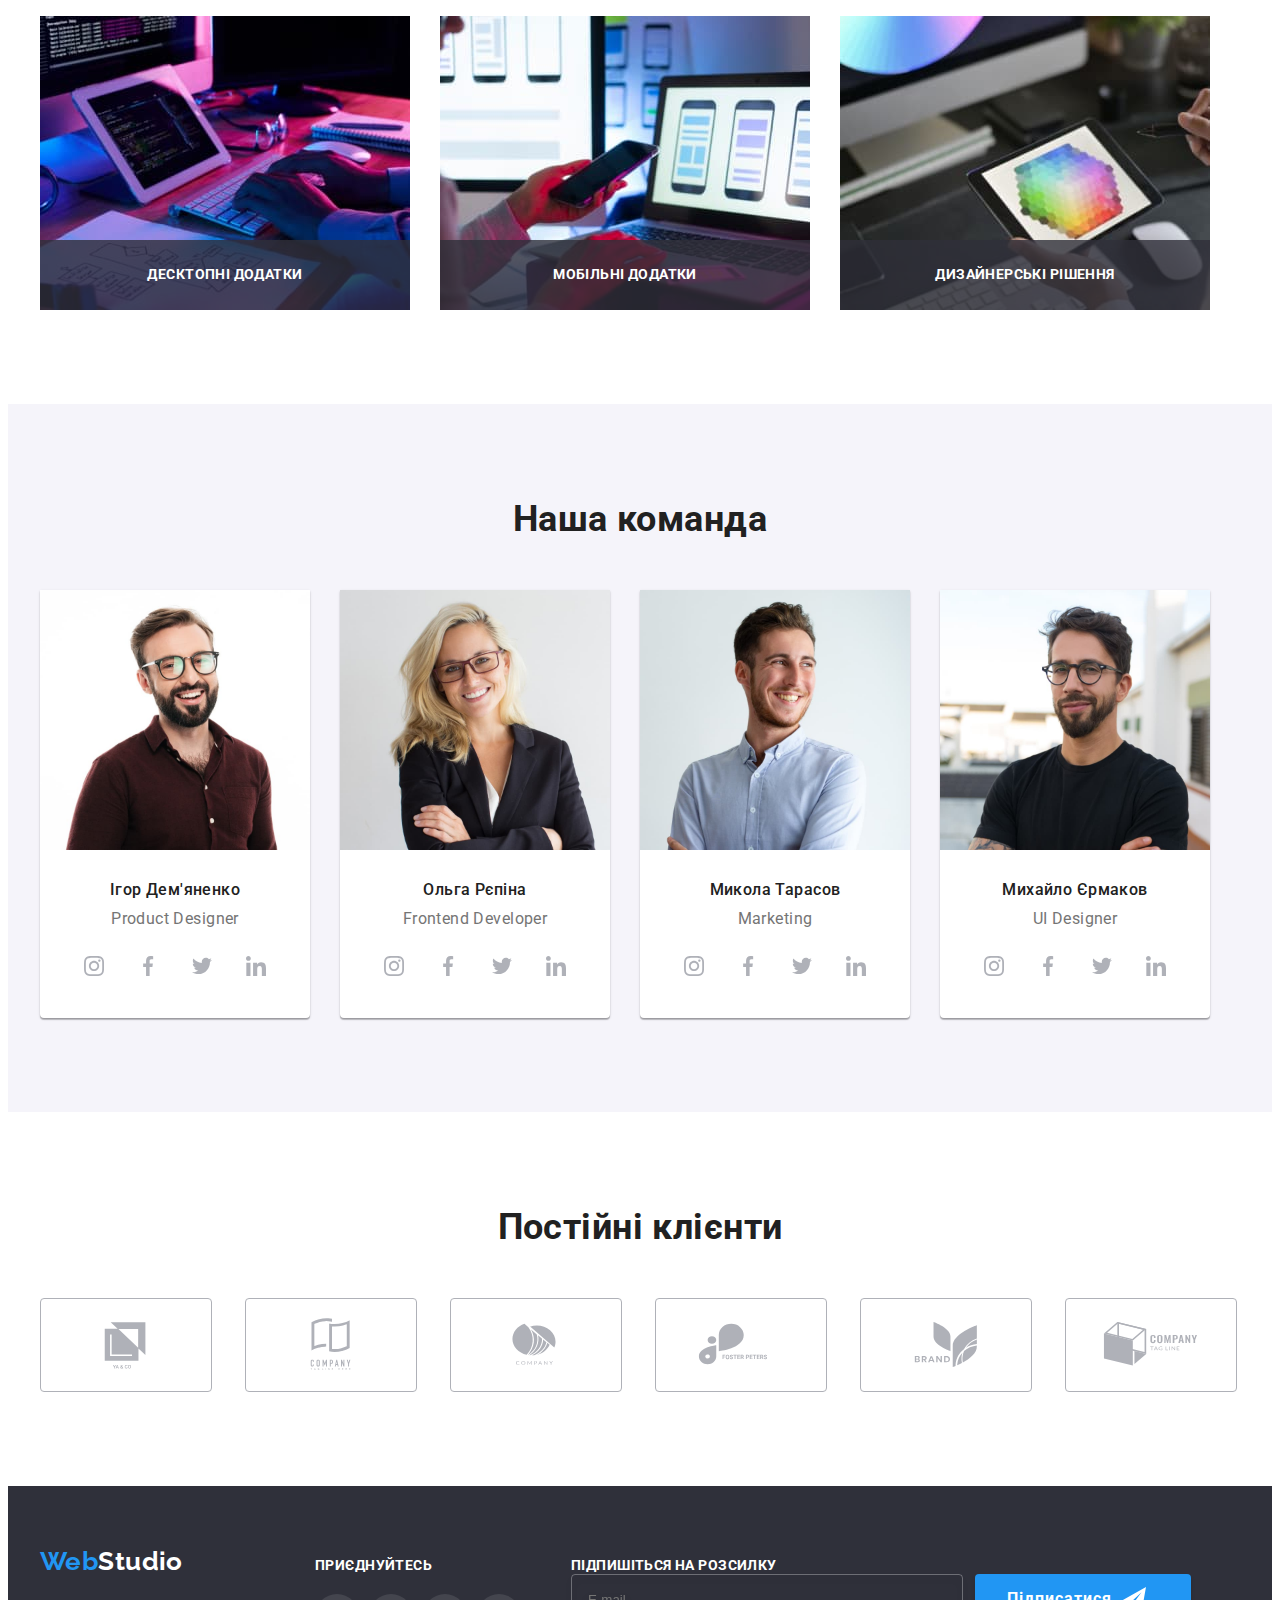
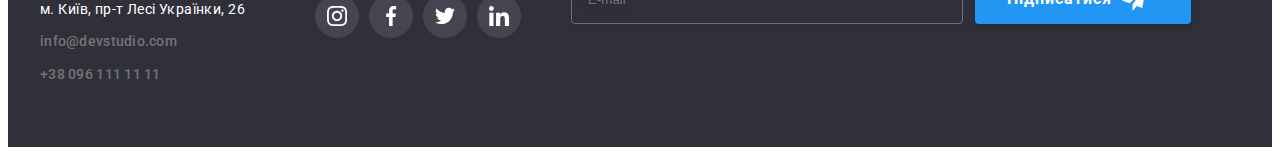
==== commit 46711fed: "правки" ====
--- a/index.html
+++ b/index.html
@@ -407,14 +407,18 @@
           </ul>
         </div>
         <form class="footer-signup">
-          <label for="footer-signup-title">Підпишіться на розсилку</label>
+          <label class="footer-signup-title" for="signup-mail">Підпишіться на розсилку</label>
           <div class="signup-wrap">
-            <label>
-              <input type="email" name="email" />
-            </label>
+            <input
+              id="signup-mail"
+              type="email"
+              name="signup-mail"
+              class="signup-input"
+              placeholder="E-mail"
+            />
             <button type="submit" class="signup-btn">
               <span>Підписатися</span>
-              <svg class="modal-close-icon" data-modal-close width="24" height="24">
+              <svg class="signup-icon" data-modal-close width="24" height="24">
                 <use href="./images/symbol-defs.svg#icon-send"></use>
               </svg>
             </button>
@@ -442,6 +446,9 @@
                 placeholder=" "
                 required=""
               />
+              <svg class="input-icon" width="12" height="12">
+                <use href="./images/symbol-defs.svg#icon-person"></use>
+              </svg>
             </div>
           </div>
           <div class="modal-field">
@@ -455,6 +462,9 @@
                 placeholder=" "
                 required=""
               />
+              <svg class="input-icon" width="13" height="13">
+                <use href="./images/symbol-defs.svg#icon-phone"></use>
+              </svg>
             </div>
           </div>
           <div class="modal-field">
@@ -468,6 +478,9 @@
                 placeholder=" "
                 required=""
               />
+              <svg class="input-icon" width="15" height="12">
+                <use href="./images/symbol-defs.svg#icon-email"></use>
+              </svg>
             </div>
           </div>
           <label class="modal-label">
@@ -475,7 +488,7 @@
             <textarea
               name="user-comment"
               class="modal-input modal-comment"
-              placeholder=" "
+              placeholder="Коментар"
             ></textarea>
           </label>
           <div class="modal-field">
--- a/css/styles.css
+++ b/css/styles.css
@@ -225,7 +225,8 @@
   text-transform: uppercase;
   text-align: center;
 }
-.button {
+.button,
+.signup-btn {
   display: inline-block;
   padding: 10px 32px;
   /* border: 1px solid transparent; */
@@ -570,7 +571,8 @@
   width: 206px; */
   margin-left: 70px;
 }
-.footer-social-title {
+.footer-social-title,
+.footer-signup-title {
   font-weight: 700;
   font-size: 14px;
   line-height: 1.14;
@@ -643,6 +645,34 @@
 
   transition: color 250ms var(--timing-function);
 }
+
+.footer-signup {
+  margin-left: 50px;
+}
+
+.signup-wrap {
+  display: flex;
+  gap: 12px;
+}
+.signup-input {
+  width: 358px;
+  background-color: inherit;
+
+  border: 1px solid rgba(255, 255, 255, 0.3);
+  filter: drop-shadow(0px 4px 4px rgba(0, 0, 0, 0.15));
+  border-radius: 4px;
+  padding: 15px 16px;
+}
+.signup-btn {
+  display: flex;
+  align-items: center;
+  gap: 10px;
+}
+
+.signup-icon {
+  fill: var(--secondory-white-color);
+}
+
 /* ----------------------Модальное окно---------------------- */
 .backdrop {
   position: fixed;
@@ -711,18 +741,74 @@
 .modal-form {
 }
 .modal-field {
+  margin-bottom: 10px;
 }
 .modal-label {
+  font-size: 12px;
+  line-height: 1.17;
+  letter-spacing: 0.01em;
+  color: var(--item-text-color);
+  display: block;
   margin-bottom: 4px;
 }
 .input-wrap {
-  margin-bottom: 10px;
+  position: relative;
+}
+.modal-input {
+  width: 100%;
+  height: 40px;
+  border: 1px solid rgba(33, 33, 33, 0.2);
+  border-radius: 4px;
+  padding: 11px 12px 11px 42px;
+  font-size: 12px;
+  line-height: 1.17;
+  letter-spacing: 0.01em;
+  color: #000000;
+  outline: transparent;
+  transition: border-color 250ms var(--timing-function);
+}
+.input-icon {
+  position: absolute;
+  left: 12px;
+  top: 50%;
+  transform: translateY(-50%);
+  transition: fill 250ms cubic-bezier(0.4, 0, 0.2, 1);
+}
+/* .modal-input:hover,
+.modal-input:focus {
+  border: var(--accent-color);
+}
+.input-icon:hover,
+.input-icon:focus {
+  fill: var(--accent-color);
+} */
+.modal-input::placeholder {
+  border: var(--accent-color);
 }
 .modal-comment {
+  display: block;
+  padding: 12px 16px;
+  height: 120px;
+  margin-left: 0;
+  margin-bottom: 20px;
 }
 .modal-checkbox-label {
+  margin-bottom: 30px;
+  font-size: 14px;
+  line-height: 1.71;
+  letter-spacing: 0.03em;
+
+  color: var(--owner-text-color);
 }
 .agreement-link {
+  color: var(--accent-color);
+}
+.check-icon {
 }
 .send-btn {
-}
+  box-shadow: 0px 4px 4px rgb(0 0 0 / 15%);
+  display: block;
+  margin-left: auto;
+  margin-right: auto;
+  margin-top: 20px;
+}
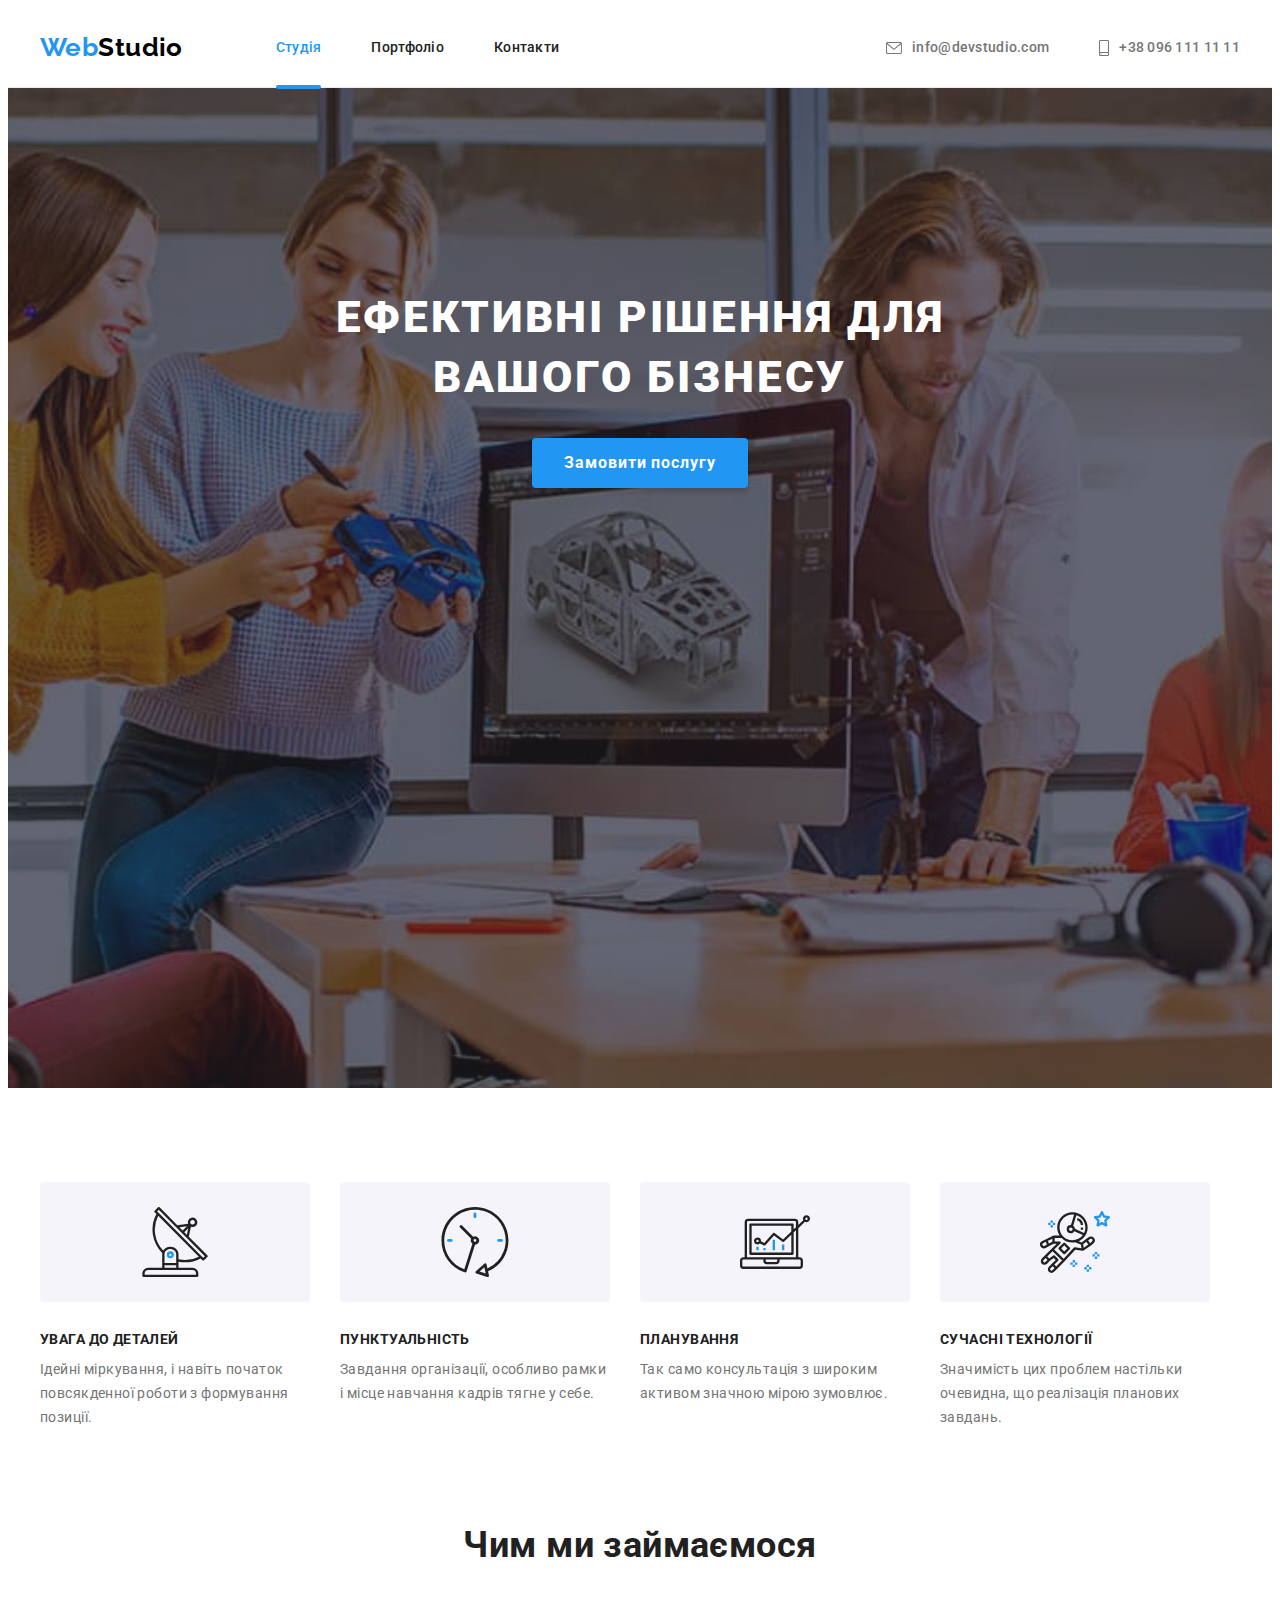
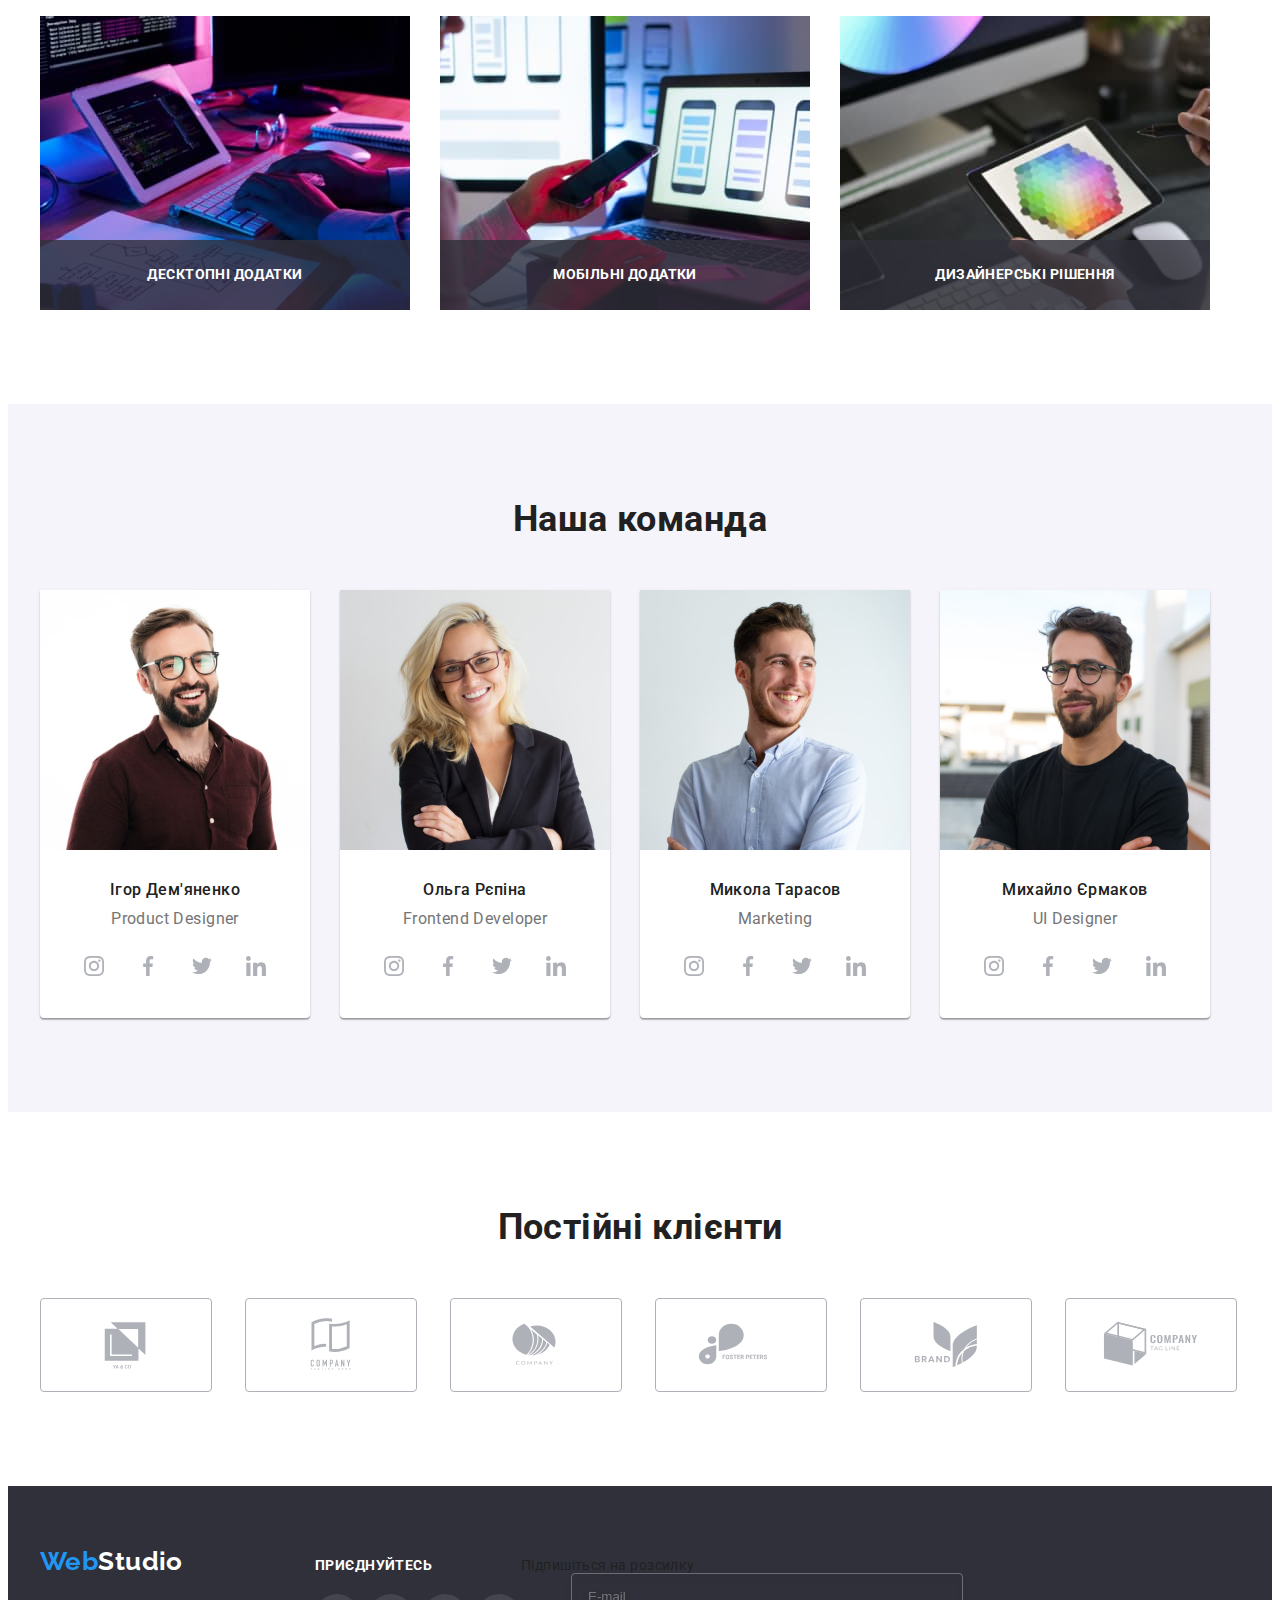
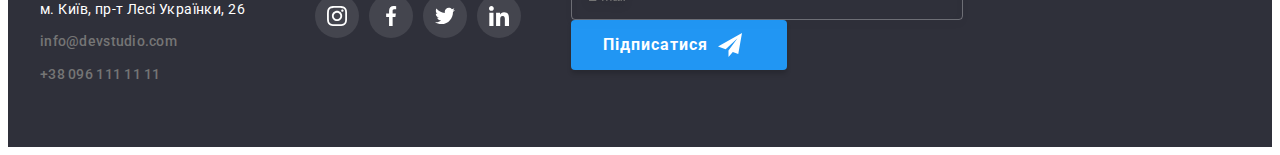
==== commit 0dff897c: "правки футера" ====
--- a/index.html
+++ b/index.html
@@ -406,9 +406,10 @@
             </li>
           </ul>
         </div>
+        <div class="footer-form">
+          <p class="footer-form-title">Підпишіться на розсилку</p>
         <form class="footer-signup">
-          <label class="footer-signup-title" for="signup-mail">Підпишіться на розсилку</label>
-          <div class="signup-wrap">
+          <label>
             <input
               id="signup-mail"
               type="email"
@@ -416,14 +417,15 @@
               class="signup-input"
               placeholder="E-mail"
             />
+          </label>
             <button type="submit" class="signup-btn">
-              <span>Підписатися</span>
+              Підписатися
               <svg class="signup-icon" data-modal-close width="24" height="24">
                 <use href="./images/symbol-defs.svg#icon-send"></use>
               </svg>
             </button>
-          </div>
         </form>
+        </div>
       </div>
     </footer>
     <div class="backdrop is-hidden" data-modal>
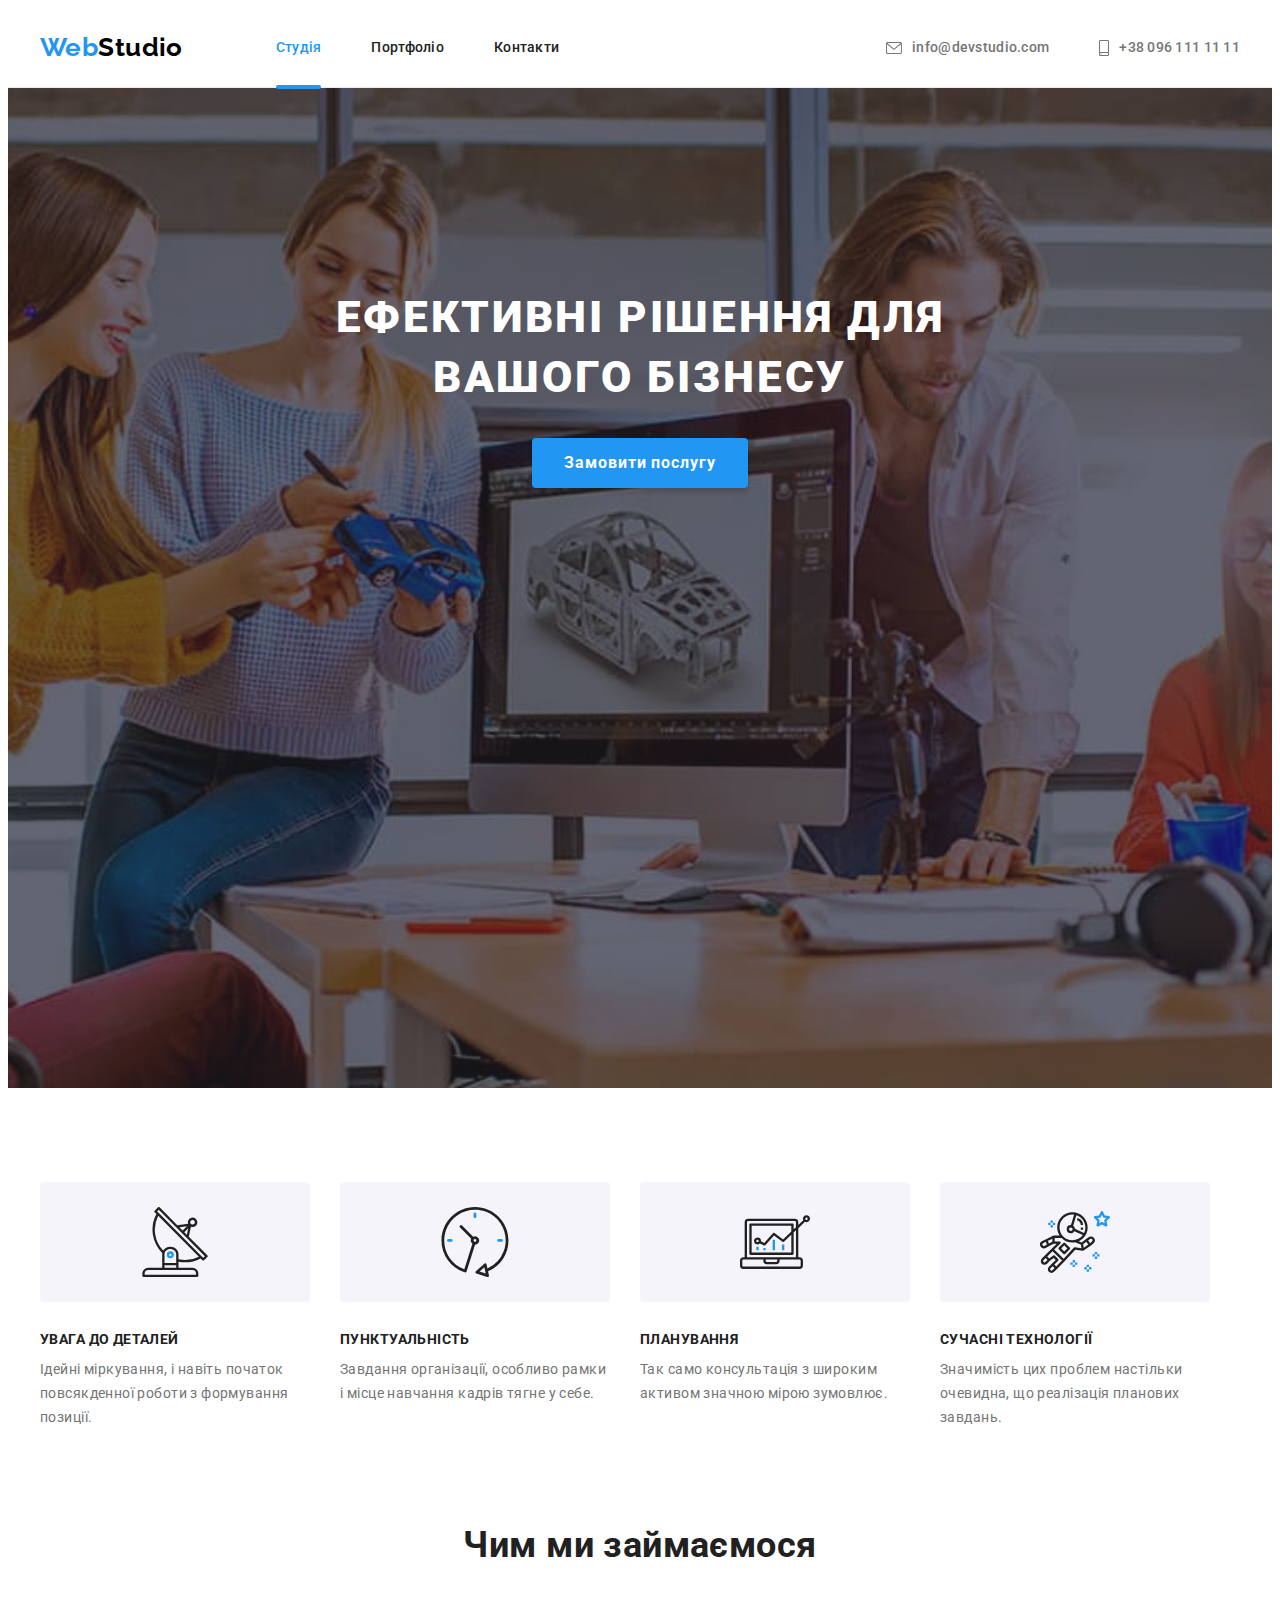
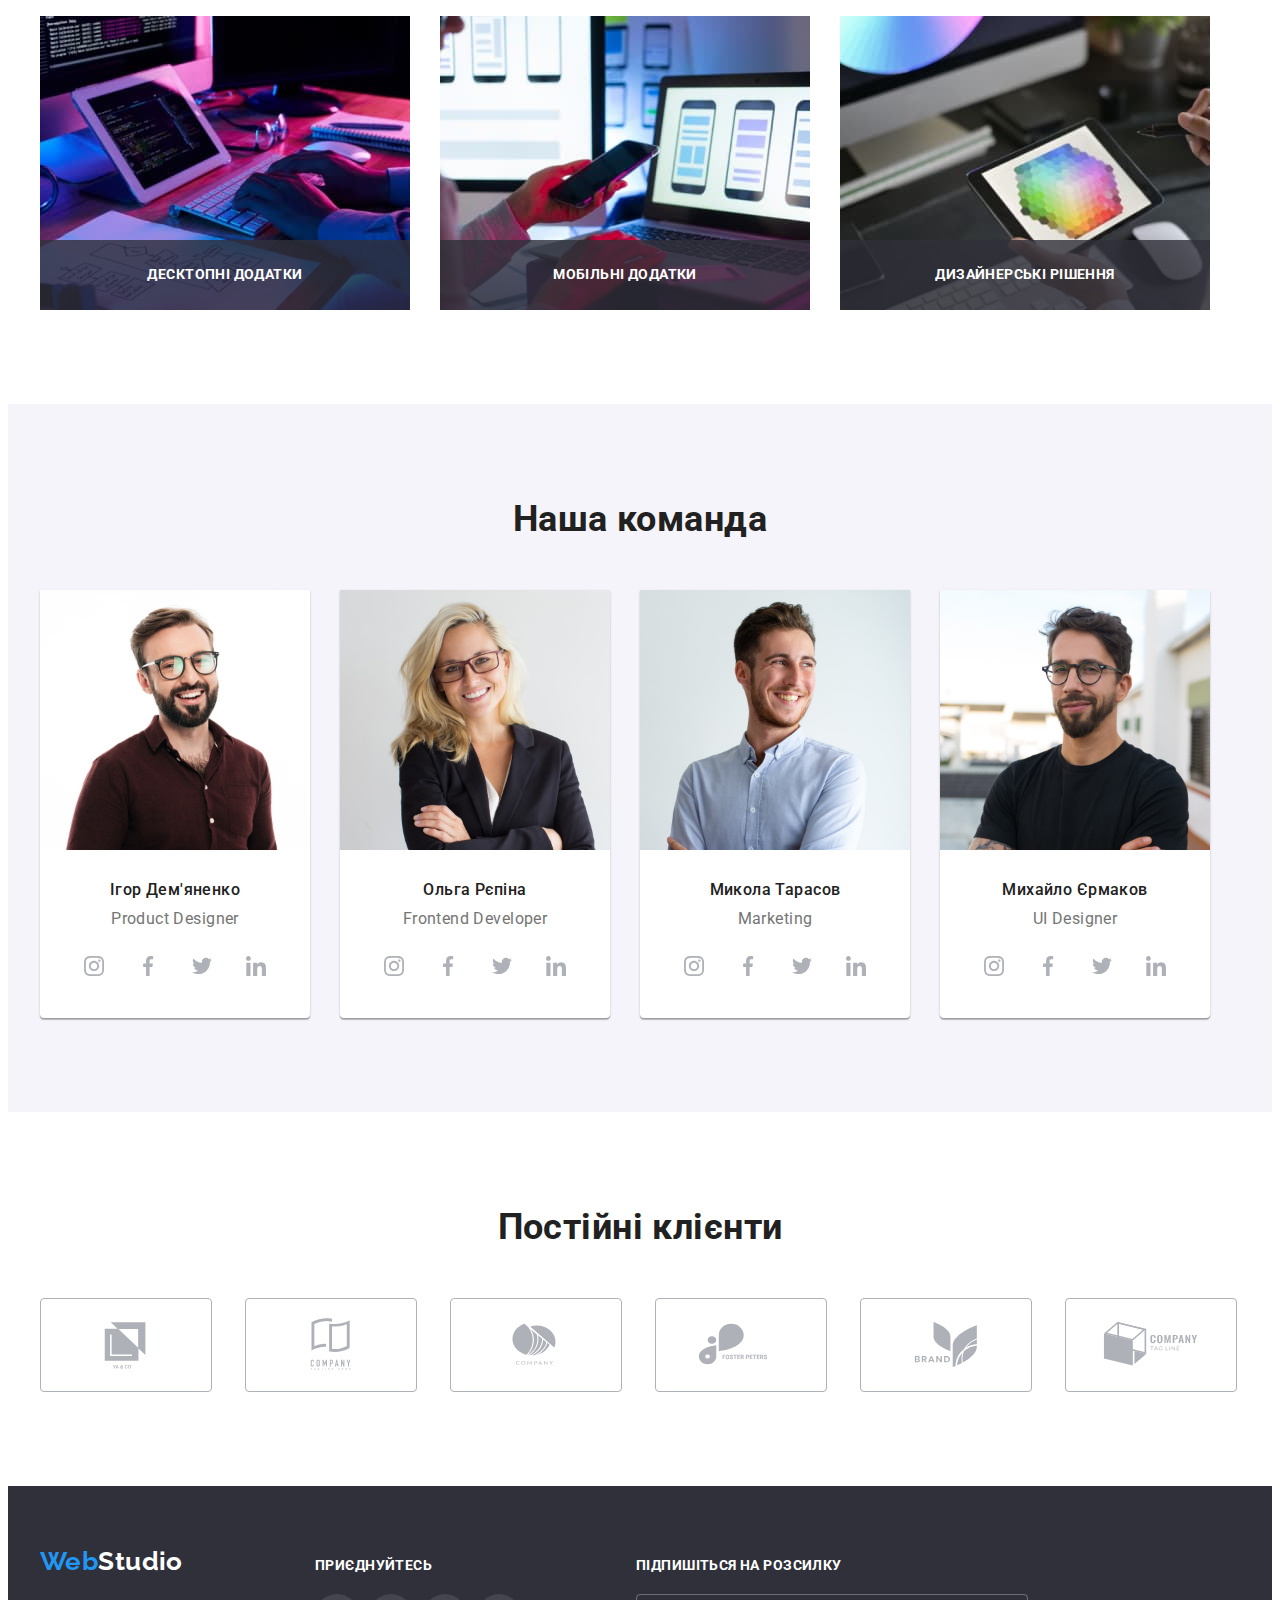
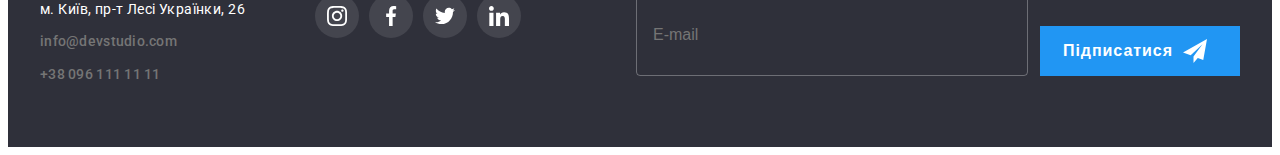
==== commit 474287e6: "правки с ошибкой формы" ====
--- a/index.html
+++ b/index.html
@@ -408,111 +408,84 @@
         </div>
         <div class="footer-form">
           <p class="footer-form-title">Підпишіться на розсилку</p>
-        <form class="footer-signup">
-          <label>
-            <input
-              id="signup-mail"
-              type="email"
-              name="signup-mail"
-              class="signup-input"
-              placeholder="E-mail"
-            />
-          </label>
+          <form class="footer-signup">
+            <label>
+              <input
+                id="signup-mail"
+                type="email"
+                name="signup-mail"
+                class="signup-input"
+                placeholder="E-mail"
+              />
+            </label>
             <button type="submit" class="signup-btn">
               Підписатися
               <svg class="signup-icon" data-modal-close width="24" height="24">
                 <use href="./images/symbol-defs.svg#icon-send"></use>
               </svg>
             </button>
-        </form>
+          </form>
         </div>
       </div>
     </footer>
     <div class="backdrop is-hidden" data-modal>
       <div class="modal">
-        <button type="button" class="modal-close-btn">
-          <svg class="modal-close-icon" data-modal-close width="18" height="18">
+        <button type="button" class="modal-close-btn" data-modal-close>
+          <svg class="modal-close-icon" width="18" height="18">
             <use href="./images/symbol-defs.svg#icon-close"></use>
           </svg>
         </button>
-        <p class="modal-title section-title">Залиште свої дані, ми вам передзвонимо</p>
-        <form class="modal-form">
-          <div class="modal-field">
-            <label for="user-name" class="modal-label">Ім'я</label>
-            <div class="input-wrap">
-              <input
-                type="text"
-                name="user-name"
-                id="user-name"
-                class="modal-input"
-                placeholder=" "
-                required=""
-              />
-              <svg class="input-icon" width="12" height="12">
+        <div class="form">
+          <p class="modal-title section-title">Залиште свої дані, ми вам передзвонимо</p>
+          <form class="modal-form">
+            <div class="modal-field">
+              <label for="user-name" class="modal-label">Ім'я</label>
+              <input type="text" name="user-name" id="user-name" class="modal-input" required />
+              <svg class="input-icon" width="18" height="18">
                 <use href="./images/symbol-defs.svg#icon-person"></use>
               </svg>
             </div>
-          </div>
-          <div class="modal-field">
-            <label for="user-tel" class="modal-label">Телефон</label>
-            <div class="input-wrap">
-              <input
-                type="tel"
-                name="user-tel"
-                id="user-tel"
-                class="modal-input"
-                placeholder=" "
-                required=""
-              />
-              <svg class="input-icon" width="13" height="13">
+            <div class="modal-field">
+              <label for="user-tel" class="modal-label">Телефон</label>
+              <input type="tel" name="user-tel" id="user-tel" class="modal-input" required />
+              <svg class="input-icon" width="18" height="18">
                 <use href="./images/symbol-defs.svg#icon-phone"></use>
               </svg>
             </div>
-          </div>
-          <div class="modal-field">
-            <label for="user-email" class="modal-label">Пошта</label>
-            <div class="input-wrap">
-              <input
-                type="email"
-                name="user-email"
-                id="user-email"
-                class="modal-input"
-                placeholder=" "
-                required=""
-              />
-              <svg class="input-icon" width="15" height="12">
+            <div class="modal-field">
+              <label for="user-email" class="modal-label">Пошта</label>
+              <input type="email" name="user-email" id="user-email" class="modal-input" required />
+              <svg class="input-icon" width="18" height="18">
                 <use href="./images/symbol-defs.svg#icon-email"></use>
               </svg>
             </div>
-          </div>
-          <label class="modal-label">
-            <span>Коментар</span>
-            <textarea
-              name="user-comment"
-              class="modal-input modal-comment"
-              placeholder="Коментар"
-            ></textarea>
-          </label>
-          <div class="modal-field">
-            <input
-              type="checkbox"
-              name="agreement"
-              id="agreement"
-              class="modal-checkbox visually-hidden"
-              value="true"
-            />
-            <label for="agreement" class="modal-checkbox-label">
-              <span>
-                <svg class="check-icon" width="13" height="10">
+            <div class="modal-field texarea">
+              <label for="user-comment" class="modal-label">Коментар</label>
+              <textarea
+                name="user-comment"
+                id="user-comment"
+                cols="30"
+                rows="10"
+                class="modal-input modal-comment"
+                placeholder="Коментар"
+              >
+              </textarea>
+            </div>
+            <label class="modal-agree">
+              <input type="checkbox" name="agree" id="agree" class="checkbox-input" required />
+              <span class="checkbox-check">
+                <svg width="16" height="15" class="check-icon">
                   <use href="./images/symbol-defs.svg#icon-check"></use>
                 </svg>
               </span>
-              Соглашаюсь с рассылкой и принимаю
-              <a href="" class="agreement-link link">Условия договора</a>
+              <span class="modal-checkbox-label"
+                >Погоджуюся з розсилкою та приймаю
+                <a href="#" class="agreement-link">Умови договору</a>
+              </span>
             </label>
-          </div>
-          <button type="submit" class="send-btn button">Відправити</button>
-        </form>
+            <button type="submit" class="send-btn">Відправити</button>
+          </form>
+        </div>
       </div>
     </div>
     <script src="./modal.js"></script>
--- a/css/styles.css
+++ b/css/styles.css
@@ -5,6 +5,7 @@
   --main-text-color: #212121;
   --logo-text-color: #000000;
   --accent-color: #2196f3;
+  --accent-bg-color: #188ce8;
   --secondory-white-color: #ffffff;
   --owner-text-color: #757575;
   --contener-color: #eeeeee;
@@ -225,8 +226,7 @@
   text-transform: uppercase;
   text-align: center;
 }
-.button,
-.signup-btn {
+.button {
   display: inline-block;
   padding: 10px 32px;
   /* border: 1px solid transparent; */
@@ -645,32 +645,62 @@
 
   transition: color 250ms var(--timing-function);
 }
-
+/* --------------------Секция формы футера---------------- */
+.footer-form {
+  margin-left: auto;
+}
 .footer-signup {
-  margin-left: 50px;
-}
-
-.signup-wrap {
-  display: flex;
-  gap: 12px;
+  display: flex;
+}
+
+.footer-form-title {
+  display: inline-block;
+  margin-bottom: 20px;
+  font-weight: 700;
+  line-height: 1.14;
+  text-transform: uppercase;
+  color: var(--secondory-white-color);
 }
 .signup-input {
+  margin-right: 12px;
+  padding: 15px 16px;
   width: 358px;
-  background-color: inherit;
-
+  height: 50px;
+  font-weight: 400;
+  font-size: 16px;
+  line-height: 20px;
+  border-radius: 4px;
+  color: var(--secondory-white-color);
+  background-color: transparent;
   border: 1px solid rgba(255, 255, 255, 0.3);
-  filter: drop-shadow(0px 4px 4px rgba(0, 0, 0, 0.15));
-  border-radius: 4px;
-  padding: 15px 16px;
-}
+  box-shadow: drop-shadow(0px 4px 4px rgba(0, 0, 0, 0.15));
+}
+
 .signup-btn {
   display: flex;
   align-items: center;
-  gap: 10px;
+  justify-content: center;
+  margin-top: auto;
+  width: 200px;
+  height: 50px;
+  font-size: 16px;
+  font-weight: 700;
+  line-height: 1.875;
+  letter-spacing: 0.06em;
+  color: var(--secondory-white-color);
+  background-color: var(--accent-color);
+  border: 1px solid var(--accent-color);
+  transition: background-color 250ms var(--timing-function), box-shadow 250ms var(--timing-function);
+}
+.signup-btn:hover,
+.signup-btn:focus {
+  background-color: var(--accent-bg-color);
+  box-shadow: 0px 4px 4px rgba(0, 0, 0, 0.15);
 }
 
 .signup-icon {
-  fill: var(--secondory-white-color);
+  margin: 10px;
+  fill: currentColor;
 }
 
 /* ----------------------Модальное окно---------------------- */
@@ -722,7 +752,7 @@
   display: flex;
   justify-content: center;
   align-items: center;
-  transition: fill 250ms cubic-bezier(0.4, 0, 0.2, 1);
+  transition: fill 250ms var(--timing-function);
 }
 .modal-close-btn:hover,
 .modal-close-btn:focus {
@@ -733,26 +763,36 @@
   opacity: 0;
   pointer-events: none;
 }
+.form {
+  display: flex;
+  flex-direction: column;
+  align-items: center;
+}
 .modal-title {
+  font-weight: 700;
   font-size: 20px;
   line-height: 1.15;
   margin-bottom: 12px;
 }
 .modal-form {
+  width: 100%;
 }
 .modal-field {
+  position: relative;
   margin-bottom: 10px;
+
+  display: flex;
+  flex-direction: column;
+}
+.modal-field.texarea {
+  margin-bottom: 0;
 }
 .modal-label {
   font-size: 12px;
   line-height: 1.17;
   letter-spacing: 0.01em;
-  color: var(--item-text-color);
-  display: block;
+  color: var(--owner-text-color);
   margin-bottom: 4px;
-}
-.input-wrap {
-  position: relative;
 }
 .modal-input {
   width: 100%;
@@ -760,55 +800,122 @@
   border: 1px solid rgba(33, 33, 33, 0.2);
   border-radius: 4px;
   padding: 11px 12px 11px 42px;
-  font-size: 12px;
-  line-height: 1.17;
-  letter-spacing: 0.01em;
-  color: #000000;
+  cursor: pointer;
+  border: 1px solid rgba(33, 33, 33, 0.2);
+  color: var(--owner-text-color);
   outline: transparent;
   transition: border-color 250ms var(--timing-function);
+}
+.modal-input:hover,
+.modal-input:focus {
+  border-color: var(--accent-color);
 }
 .input-icon {
   position: absolute;
   left: 12px;
-  top: 50%;
+  top: 35px;
+  fill: var(--logo-text-color);
   transform: translateY(-50%);
-  transition: fill 250ms cubic-bezier(0.4, 0, 0.2, 1);
-}
-/* .modal-input:hover,
-.modal-input:focus {
-  border: var(--accent-color);
-}
-.input-icon:hover,
-.input-icon:focus {
-  fill: var(--accent-color);
-} */
-.modal-input::placeholder {
-  border: var(--accent-color);
-}
+  transition: fill 250ms var(--timing-function);
+}
+
+.modal-input:hover + .input-icon,
+.modal-input:focus + .input-icon {
+  fill: var(--accent-bg-color);
+}
+
 .modal-comment {
-  display: block;
   padding: 12px 16px;
   height: 120px;
-  margin-left: 0;
-  margin-bottom: 20px;
-}
+  cursor: pointer;
+  color: var(--owner-text-color);
+  border: 1px solid rgba(33, 33, 33, 0.2);
+  border-radius: 4px;
+  outline: var(--accent-color);
+  transition: border-color 250ms var(--timing-function);
+}
+
+.modal-comment:hover,
+.modal-comment:focus {
+  border-color: var(--accent-color);
+}
+
+.modal-agree {
+  display: flex;
+  align-items: center;
+  justify-content: center;
+  margin-top: 20px;
+  margin-bottom: 30px;
+}
+.checkbox-input {
+  position: absolute;
+  clip: rect(0 0 0 0);
+  width: 1px;
+  height: 1px;
+  margin: -1px;
+}
+
+.checkbox-input:hover + .checkbox-check,
+.checkbox-input:focus + .checkbox-check {
+  border-color: var(--accent-color);
+}
+
+.checkbox-input:checked + .checkbox-check {
+  border-color: var(--accent-color);
+  fill: var(--accent-color);
+}
+
 .modal-checkbox-label {
-  margin-bottom: 30px;
-  font-size: 14px;
+  margin-left: 8px;
+  cursor: pointer;
+  color: var(--owner-text-color);
   line-height: 1.71;
-  letter-spacing: 0.03em;
-
-  color: var(--owner-text-color);
-}
+}
+
+.checkbox-check {
+  position: relative;
+  display: flex;
+  align-items: center;
+  justify-content: center;
+  width: 16px;
+  height: 15px;
+  border-radius: 1px;
+  fill: transparent;
+  cursor: pointer;
+  border: 2px solid var(--main-text-color);
+  transition: fill 250ms var(--timing-function), border-color 250ms var(--timing-function);
+}
+.check-icon {
+  display: flex;
+  position: absolute;
+}
+
 .agreement-link {
+  text-decoration-line: underline;
   color: var(--accent-color);
 }
-.check-icon {
-}
+
 .send-btn {
-  box-shadow: 0px 4px 4px rgb(0 0 0 / 15%);
-  display: block;
+  display: flex;
+  align-items: center;
+  justify-content: center;
   margin-left: auto;
   margin-right: auto;
-  margin-top: 20px;
-}
+  margin-top: auto;
+  width: 200px;
+  height: 50px;
+  font-weight: 700;
+  font-size: 16px;
+  line-height: 1.88;
+  letter-spacing: 0.06em;
+  color: var(--secondory-white-color);
+  background-color: var(--accent-color);
+  border: 1px solid var(--accent-bg-color);
+  transition: background-color 250ms var(--timing-function), box-shadow 250ms var(--timing-function);
+}
+
+.send-btn:hover,
+.send-btn:focus {
+  background-color: var(--accent-bg-color);
+  box-shadow: 0px 4px 4px rgba(0, 0, 0, 0.15);
+}
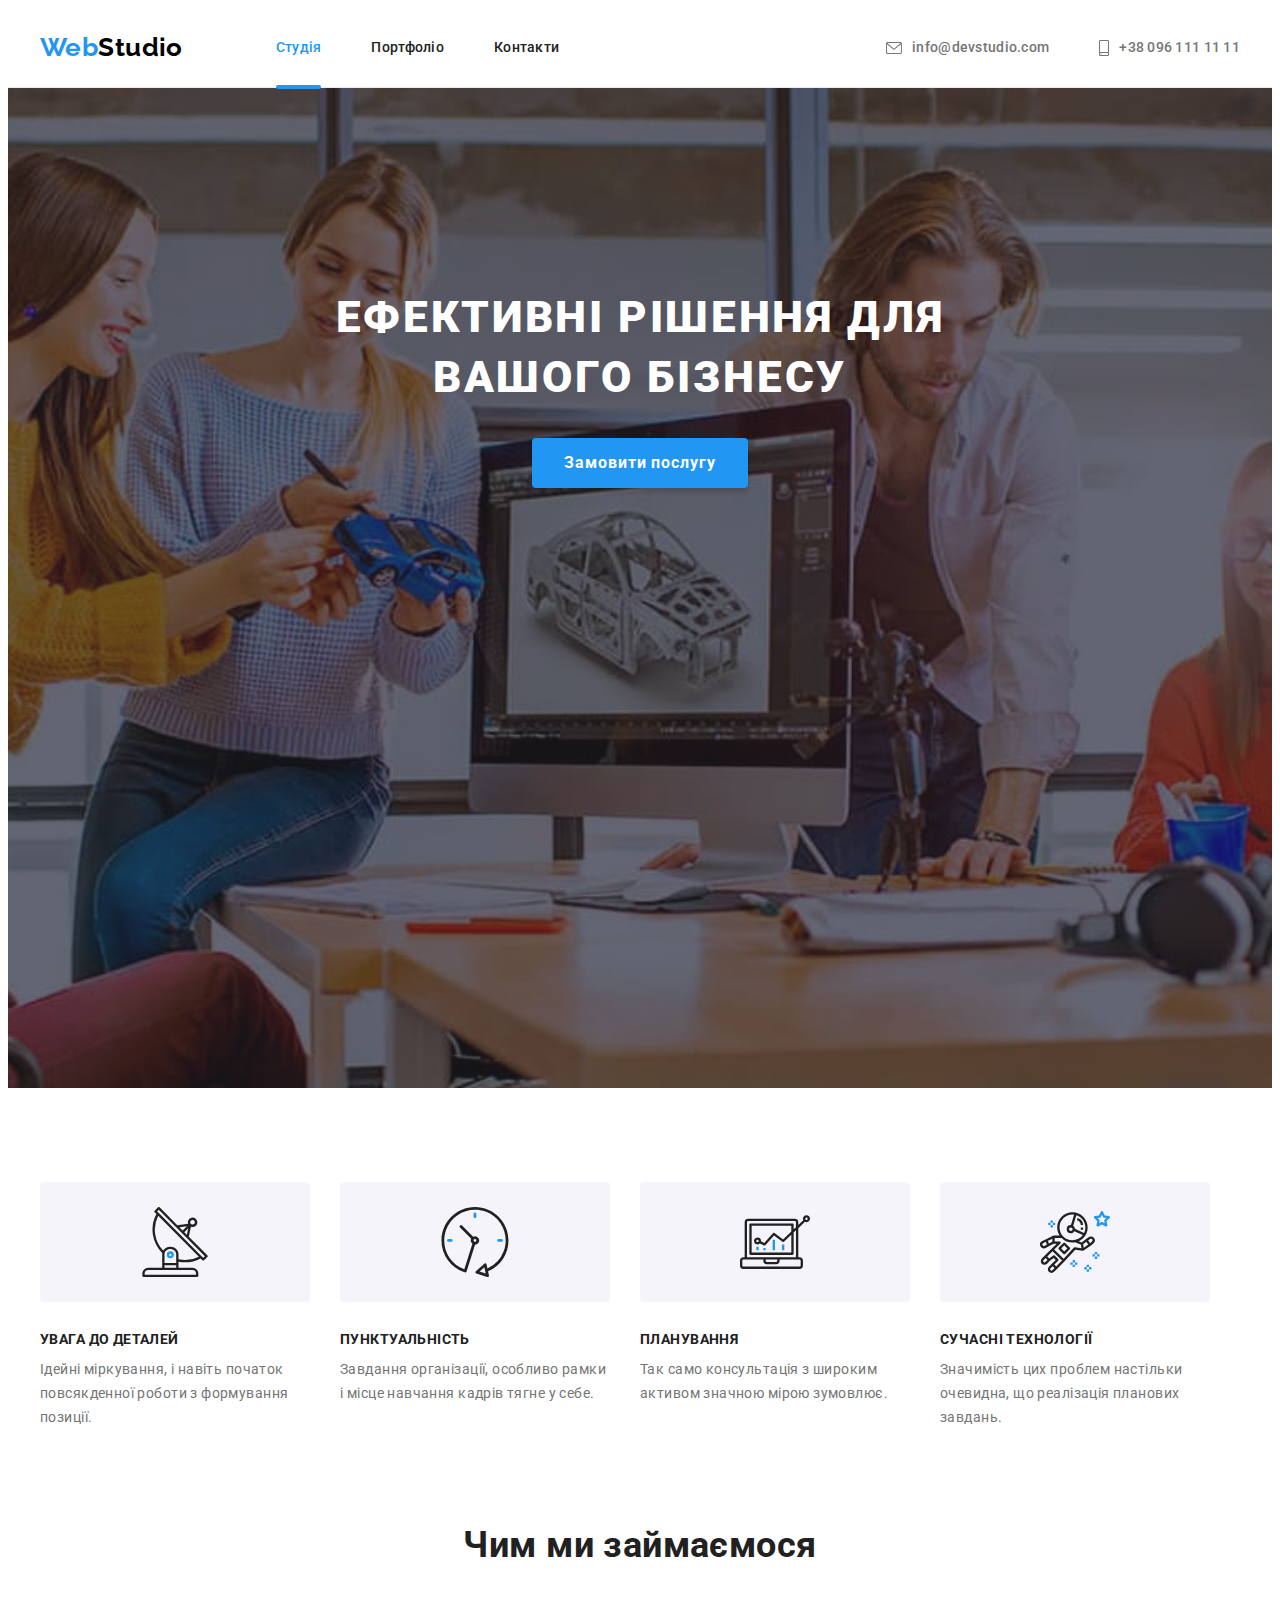
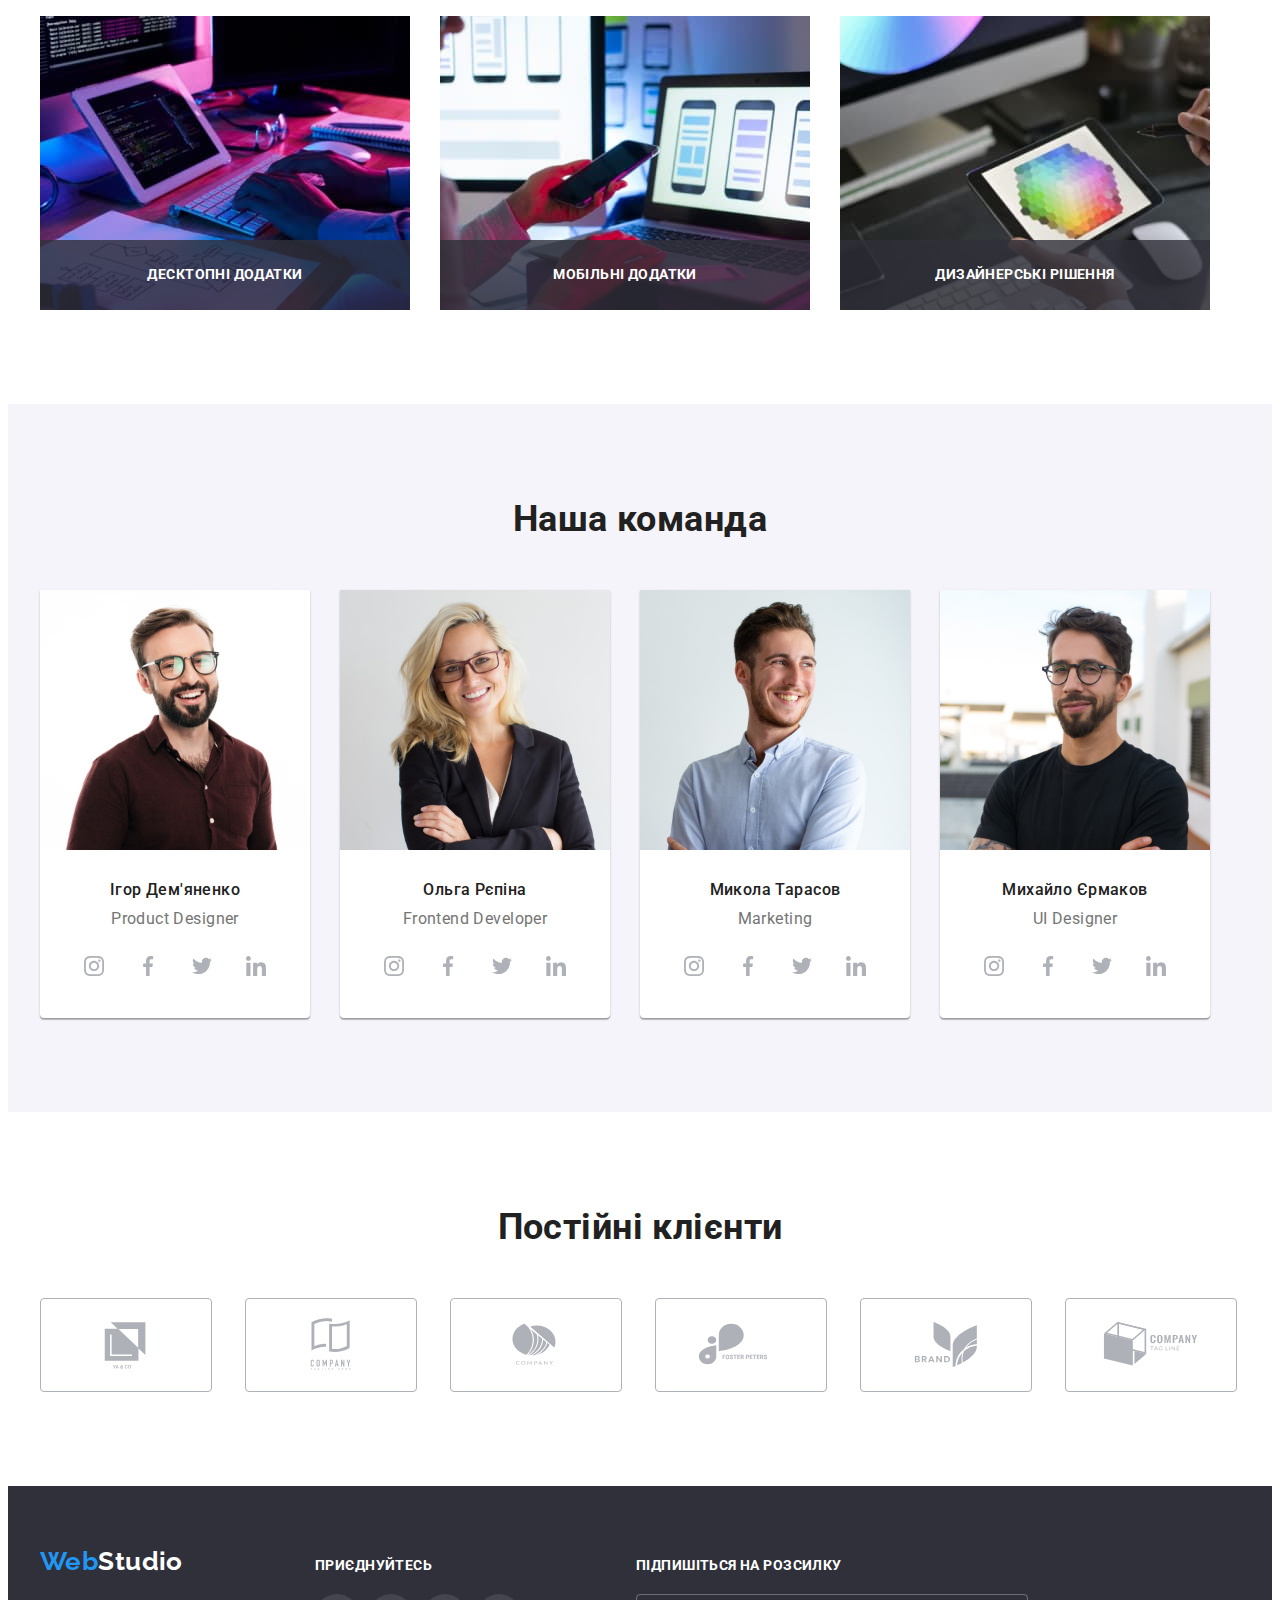
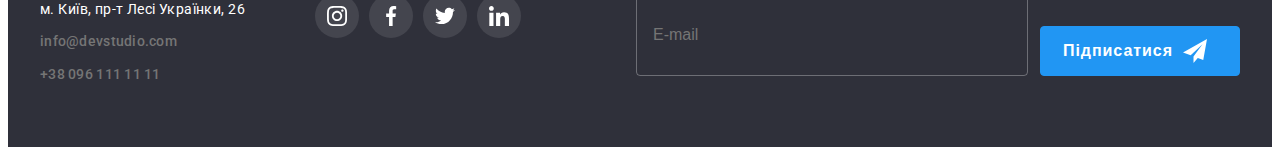
==== commit aedb2fcb: "правка галочки" ====
--- a/index.html
+++ b/index.html
@@ -467,9 +467,8 @@
                 cols="30"
                 rows="10"
                 class="modal-input modal-comment"
-                placeholder="Коментар"
-              >
-              </textarea>
+                placeholder="Введіть текст"
+              ></textarea>
             </div>
             <label class="modal-agree">
               <input type="checkbox" name="agree" id="agree" class="checkbox-input" required />
--- a/css/styles.css
+++ b/css/styles.css
@@ -690,6 +690,7 @@
   color: var(--secondory-white-color);
   background-color: var(--accent-color);
   border: 1px solid var(--accent-color);
+  border-radius: 4px;
   transition: background-color 250ms var(--timing-function), box-shadow 250ms var(--timing-function);
 }
 .signup-btn:hover,
@@ -855,10 +856,10 @@
   margin: -1px;
 }
 
-.checkbox-input:hover + .checkbox-check,
+/* .checkbox-input:hover + .checkbox-check,
 .checkbox-input:focus + .checkbox-check {
   border-color: var(--accent-color);
-}
+} */
 
 .checkbox-input:checked + .checkbox-check {
   border-color: var(--accent-color);
